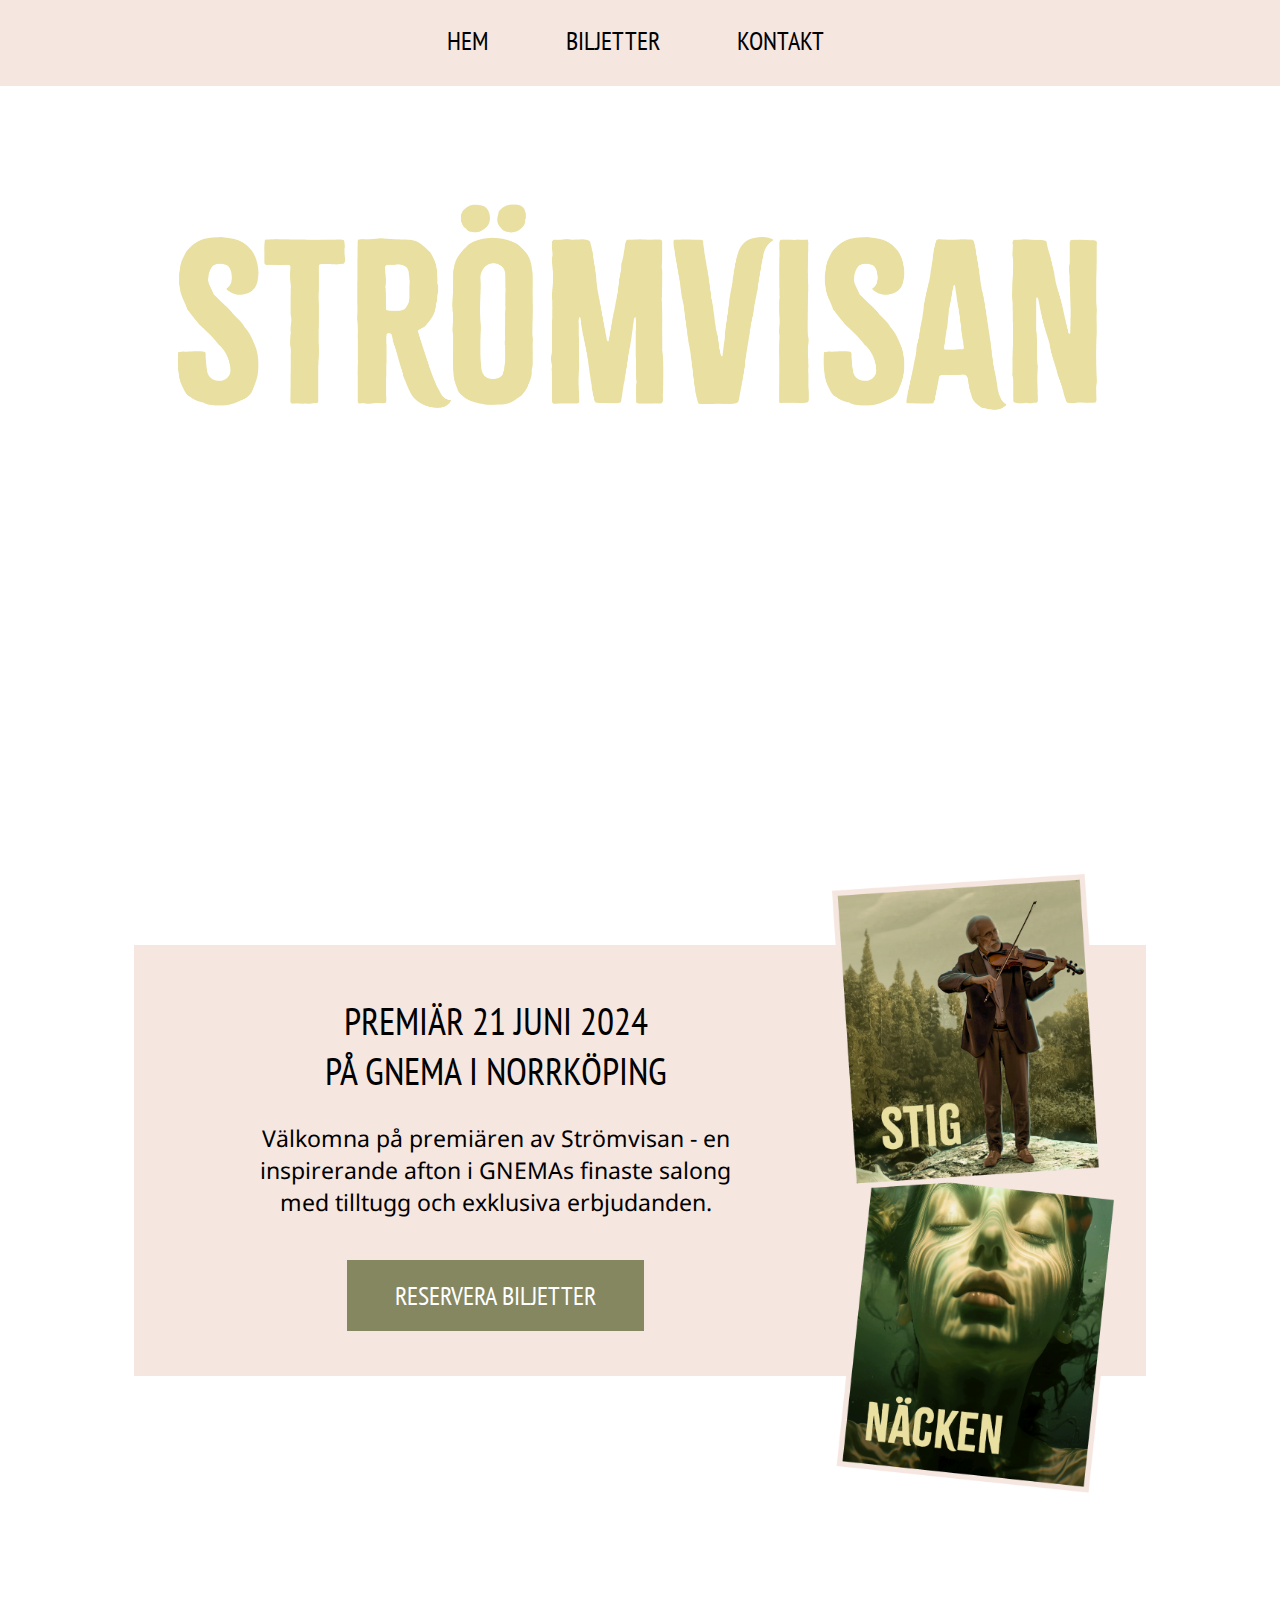
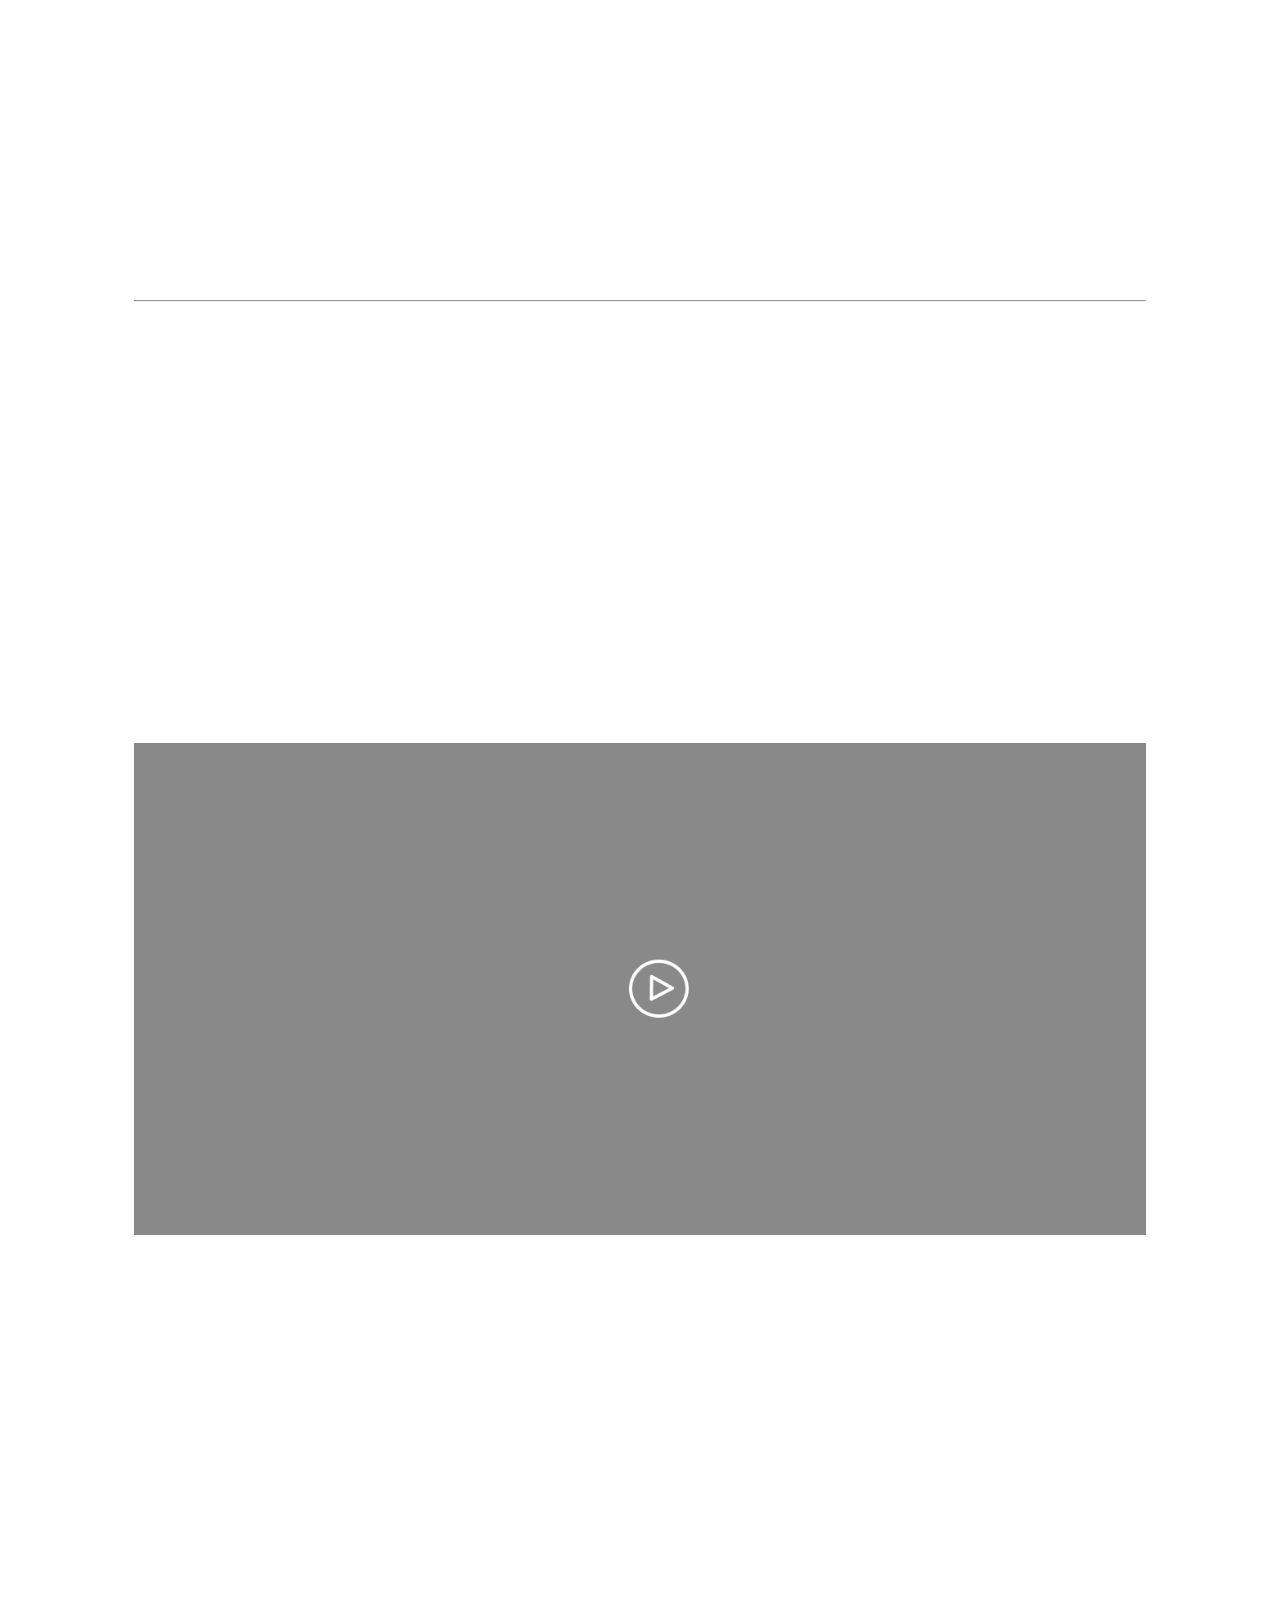
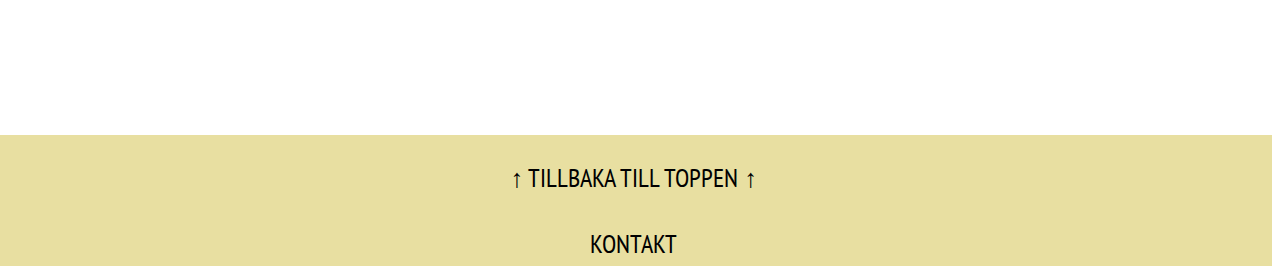
==== index.html @ 085aee34 "Uppladdning inför redovisning" ====
<!doctype html>
<html lang="sv">
<head>
	<link href="style.css" rel="stylesheet" type="text/css">
	<meta charset="UTF-8">
	<title>Strömvisan</title>
	<link href="style.css" rel="stylesheet" type="text/css">

    <link rel="preconnect" href="https://fonts.googleapis.com">
<link rel="preconnect" href="https://fonts.gstatic.com" crossorigin>
<link href="https://fonts.googleapis.com/css2?family=PT+Sans+Narrow:wght@400;700&display=swap" rel="stylesheet">
<link href="https://fonts.googleapis.com/css2?family=Noto+Sans+JP:wght@100..900&family=Noto+Sans:ital,wght@0,100..900;1,100..900&family=PT+Sans+Narrow:wght@400;700&display=swap" rel="stylesheet">

</head>

<body>
<div class="container">

    <nav>
    
        <ul>
                
        <li><a href="index.html">HEM</a> </li>
        <li><a href="biljetter.html">BILJETTER</a> </li>
        <li><a href="kontakt.html"> KONTAKT </a> </li>
        
     </ul>
    </nav>



    <header>
        <img src="logga.png" alt="logotyp för strömvisan" class="logotyp">
        <p>DEN FÄNGSLANDE HISTORIEN OM NÄCKEN</p>
        <img src="pil.png" alt="pilsymbol" class="pil">
    </header>

    <main>
        <div class="textbox"> 
        <img src="nackenochgubben.png" alt="Foto av karaktärerna näcken och Stig" class="characters">
        <h1>PREMIÄR 21 JUNI 2024 <br> PÅ GNEMA I NORRKÖPING</h1>
        <p>Välkomna på premiären av Strömvisan - en <br> inspirerande afton i GNEMAs finaste salong <br> med tilltugg och exklusiva erbjudanden.</p>
        <a href="galleri.html">  
        <button class="button" type="button"><a href="biljetter.html">RESERVERA BILJETTER</a> </button>
    </a>
        </div>

    
        <div class="handling">
            <h2>FILMENS HANDLING</h2>
          <span class="linje"> <hr> </span> 
            <p class="filmbeskrivning">I en liten stuga i utkanten av Norrköping bor Stig - en gammal man vars liv har förlorat sin färg efter att hans älskade fru tragiskt gick bort för många år sedan. Han spenderar dagarna vid strömmens strand, med sin fiol som sitt enda sällskap. En junikväll bryts hans ensamhet av en varelse mycket äldre än Norrköping själv och med en blodfläckad historia. Detta är starten på en underlig relation som sakta men säkert leder stig mot djupare, mörkare och obarmhärtiga vatten.</p>
        </div>
            
            <h2 id="trailertext"> SE TRAILERN HÄR</h2>
            <img src="placeholder.png" alt="Placeholder för en kommande trailer" id="placeholder">


        <div class="recensioner">
          <span class="recension1"><p class="text1">"En berörande och smärtsam vacker historia <br> med dynamiska karaktärer. En enastående film som drar i hjärtsträngarna."</p> <h2>DN.SE</h2></span> 
          <span class="recension2"><p class="text1">"En filmproduktion i världsklass - Strömvisan sätter Norrköping på kartan." <br> <br> </p> <h2>SvD</h2></span> 
        </div>

        
    </main>
    <footer>

        <a href="index.html">&uarr; TILLBAKA TILL TOPPEN &uarr;</a>
        <br>
        <br>
        
        <a href="kontakt.html"> KONTAKT</a> 
         
    </footer>
</div>
</body>

</html>
---- style.css ----
.container {
    display: grid;
    grid-template-columns: 1fr;
    grid-template-rows: auto auto auto auto;
    grid-template-areas:
    "nav"
    "header"
    "main"
    "footer";
}

p{
    font-family: "noto sans";
    font-size: 1.8vw;
}

h1{
    font-family: "pt sans narrow";
    font-weight: 400;
    font-size: 3vw;
}

h2{
    font-family: "pt sans narrow";
    font-weight: 400;
    font-size: 3vw;
    color: white;

}

.pt-sans narrow-regular { /*rubrik*/
    font-family: "PT Sans Narrow", sans-serif;
    font-weight: 400;
    font-style: normal;
  }
  
.pt-sans narrow-bold { /*rubrik*/
    font-family: "PT Sans Narrow", sans-serif;
    font-weight: 700;
    font-style: normal;
  }

.noto-sans <uniquifier> { /* brödtext*/
    font-family: "Noto Sans", sans-serif;
    font-optical-sizing: auto;
    font-weight: 400;
    font-style: normal;
    font-variation-settings:
      "width" 100;
  }
  

body{
    background-image: url(bakgrund.png);
    background-repeat: no-repeat;
    background-size: cover;
    overflow-x: hidden; /* gör att naven är hela vägen till toppen*/
   

}

nav {
grid-area: nav;
text-align: center;
position: sticky;
background-color: #F6E6E0;
padding: 1%;
width: 100%;
margin: -1%;


}

nav li {
    display: inline-block;
    padding-left: 5%;
    padding-right: 5%;
}

nav a {
    text-decoration: none;
    color: black;
    font-family: "pt sans narrow";
    font-size: 2vw;
}

nav a:hover{
    color: #858760;
}


header {
grid-area: header;
text-align: center;
padding-top: 10%;
padding-bottom: 10%;
}

header p {
    
    padding-bottom: 7%;
    font-size: 3vw;
    font-family: "pt sans narrow";
    color: white;
    letter-spacing: 0.1em;
}

.logotyp{
    width: 75%;
}

.pil{
    width: 4%;
}

main {
    grid-area: main;
}

.textbox {
    background-color: #F6E6E0;
    padding: 2%;
    margin: 10%;
    text-align: center;
}

.button { /* reservera och spara - knapp */
    background-color: #858760;
    border: none;
    color: white;
    padding: 2% 5%;
    text-align: center;
    text-decoration: none;

    font-size: 2vw;
    margin: 2%;
    font-family: "pt sans narrow";
}

.button:hover{
background-color: #283f25;
}

.characters{ /*bild på startsida*/
    float: right;
    width: 30%;
    margin-top: -10%;
}

.handling{ 
    text-align:center;
    margin: 10%;
    margin-top: 35%;
}

.filmbeskrivning{

    margin-top: 4%;
    color: white;
    font-family: "noto sans";
}

#placeholder
{
    margin-left: 10%;
    margin-right: 10%;
    width: 80%;
}

#trailertext{
    text-align: center;
}

.recensioner{
    color: white;
    display: flex;
    margin: 10%;
}

.recension1{
    border: 1px solid white;
    padding: 4%;
    padding-bottom: 0;
}
.recension2{
    border: 1px solid white;
    border-left: 0px;
    padding: 4%;
    padding-bottom: 0;
}

.text1{
    font-size: 1.5vw;

}

footer{
    grid-area: footer;
    background-color: #E8DFA1;
    text-align: center;
    padding: 0.5%;
    font-family: "pt sans narrow";
    font-size: 2vw;
    padding-top: 2%;
    width: 100%;
    margin: -1%;  
}

footer a{

text-decoration: none;
color: black; }

footer a:hover{
    color: #696b42;
}

form { /*namn och e-post fritext - rutor */
    font-family: "noto sans";
    font-size: 2vw;
}
 
#hiddenText { /* antal hidden text*/

    display: none; /* Döljer texten som standard */
    font-family: "noto sans";

}

#hiddenText2 {/* datum hidden text*/

   display: none; /* Döljer texten som standard */
   font-family: "noto sans";

}


 #toggleButton{ /*antalknappen*/
    background-color: #ffc5a8;
    border: 1px solid black;
    color: black;
    padding: 2% 5%;
    text-align: center;
    text-decoration: none;
    font-size: 2vw;
    margin: 2%;
    font-family: "pt sans narrow";
 }


 #toggleButton2{ /*datumknappen*/
    background-color: #ffc5a8;
    border: 1px solid black;
    color: black;
    padding: 2% 5%;
    text-align: center;
    text-decoration: none;
    font-size: 2vw;
    margin: 2%;
    font-family: "pt sans narrow";
    
    }


li{
   list-style: none;
   margin-left: -4%;
    }

    a{
        text-decoration: none;
        color: white;
    }


    .help{ /*rubrik på kontaktsida */

        float: left;
        margin-left: 7%;
        font-size: 4vw;
    
        
        
        }
        
        .help2{ /*brödtext på kontaktsida */
            float: left;
            text-align: left;
            margin-left: 7%;
            position: absolute;
            font-size: 2.3vw;
            margin-top: 17%;
            color: white;
        
        }
        
        .kontaktbild{ /* karaktärsbilder på kontaktsidan */
            width: 30%;
            float: right;
            margin-right: 13%;
        }
---- style.css ----
.container {
    display: grid;
    grid-template-columns: 1fr;
    grid-template-rows: auto auto auto auto;
    grid-template-areas:
    "nav"
    "header"
    "main"
    "footer";
}

p{
    font-family: "noto sans";
    font-size: 1.8vw;
}

h1{
    font-family: "pt sans narrow";
    font-weight: 400;
    font-size: 3vw;
}

h2{
    font-family: "pt sans narrow";
    font-weight: 400;
    font-size: 3vw;
    color: white;

}

.pt-sans narrow-regular { /*rubrik*/
    font-family: "PT Sans Narrow", sans-serif;
    font-weight: 400;
    font-style: normal;
  }
  
.pt-sans narrow-bold { /*rubrik*/
    font-family: "PT Sans Narrow", sans-serif;
    font-weight: 700;
    font-style: normal;
  }

.noto-sans <uniquifier> { /* brödtext*/
    font-family: "Noto Sans", sans-serif;
    font-optical-sizing: auto;
    font-weight: 400;
    font-style: normal;
    font-variation-settings:
      "width" 100;
  }
  

body{
    background-image: url(bakgrund.png);
    background-repeat: no-repeat;
    background-size: cover;
    overflow-x: hidden; /* gör att naven är hela vägen till toppen*/
   

}

nav {
grid-area: nav;
text-align: center;
position: sticky;
background-color: #F6E6E0;
padding: 1%;
width: 100%;
margin: -1%;


}

nav li {
    display: inline-block;
    padding-left: 5%;
    padding-right: 5%;
}

nav a {
    text-decoration: none;
    color: black;
    font-family: "pt sans narrow";
    font-size: 2vw;
}

nav a:hover{
    color: #858760;
}


header {
grid-area: header;
text-align: center;
padding-top: 10%;
padding-bottom: 10%;
}

header p {
    
    padding-bottom: 7%;
    font-size: 3vw;
    font-family: "pt sans narrow";
    color: white;
    letter-spacing: 0.1em;
}

.logotyp{
    width: 75%;
}

.pil{
    width: 4%;
}

main {
    grid-area: main;
}

.textbox {
    background-color: #F6E6E0;
    padding: 2%;
    margin: 10%;
    text-align: center;
}

.button { /* reservera och spara - knapp */
    background-color: #858760;
    border: none;
    color: white;
    padding: 2% 5%;
    text-align: center;
    text-decoration: none;

    font-size: 2vw;
    margin: 2%;
    font-family: "pt sans narrow";
}

.button:hover{
background-color: #283f25;
}

.characters{ /*bild på startsida*/
    float: right;
    width: 30%;
    margin-top: -10%;
}

.handling{ 
    text-align:center;
    margin: 10%;
    margin-top: 35%;
}

.filmbeskrivning{

    margin-top: 4%;
    color: white;
    font-family: "noto sans";
}

#placeholder
{
    margin-left: 10%;
    margin-right: 10%;
    width: 80%;
}

#trailertext{
    text-align: center;
}

.recensioner{
    color: white;
    display: flex;
    margin: 10%;
}

.recension1{
    border: 1px solid white;
    padding: 4%;
    padding-bottom: 0;
}
.recension2{
    border: 1px solid white;
    border-left: 0px;
    padding: 4%;
    padding-bottom: 0;
}

.text1{
    font-size: 1.5vw;

}

footer{
    grid-area: footer;
    background-color: #E8DFA1;
    text-align: center;
    padding: 0.5%;
    font-family: "pt sans narrow";
    font-size: 2vw;
    padding-top: 2%;
    width: 100%;
    margin: -1%;  
}

footer a{

text-decoration: none;
color: black; }

footer a:hover{
    color: #696b42;
}

form { /*namn och e-post fritext - rutor */
    font-family: "noto sans";
    font-size: 2vw;
}
 
#hiddenText { /* antal hidden text*/

    display: none; /* Döljer texten som standard */
    font-family: "noto sans";

}

#hiddenText2 {/* datum hidden text*/

   display: none; /* Döljer texten som standard */
   font-family: "noto sans";

}


 #toggleButton{ /*antalknappen*/
    background-color: #ffc5a8;
    border: 1px solid black;
    color: black;
    padding: 2% 5%;
    text-align: center;
    text-decoration: none;
    font-size: 2vw;
    margin: 2%;
    font-family: "pt sans narrow";
 }


 #toggleButton2{ /*datumknappen*/
    background-color: #ffc5a8;
    border: 1px solid black;
    color: black;
    padding: 2% 5%;
    text-align: center;
    text-decoration: none;
    font-size: 2vw;
    margin: 2%;
    font-family: "pt sans narrow";
    
    }


li{
   list-style: none;
   margin-left: -4%;
    }

    a{
        text-decoration: none;
        color: white;
    }


    .help{ /*rubrik på kontaktsida */

        float: left;
        margin-left: 7%;
        font-size: 4vw;
    
        
        
        }
        
        .help2{ /*brödtext på kontaktsida */
            float: left;
            text-align: left;
            margin-left: 7%;
            position: absolute;
            font-size: 2.3vw;
            margin-top: 17%;
            color: white;
        
        }
        
        .kontaktbild{ /* karaktärsbilder på kontaktsidan */
            width: 30%;
            float: right;
            margin-right: 13%;
        }
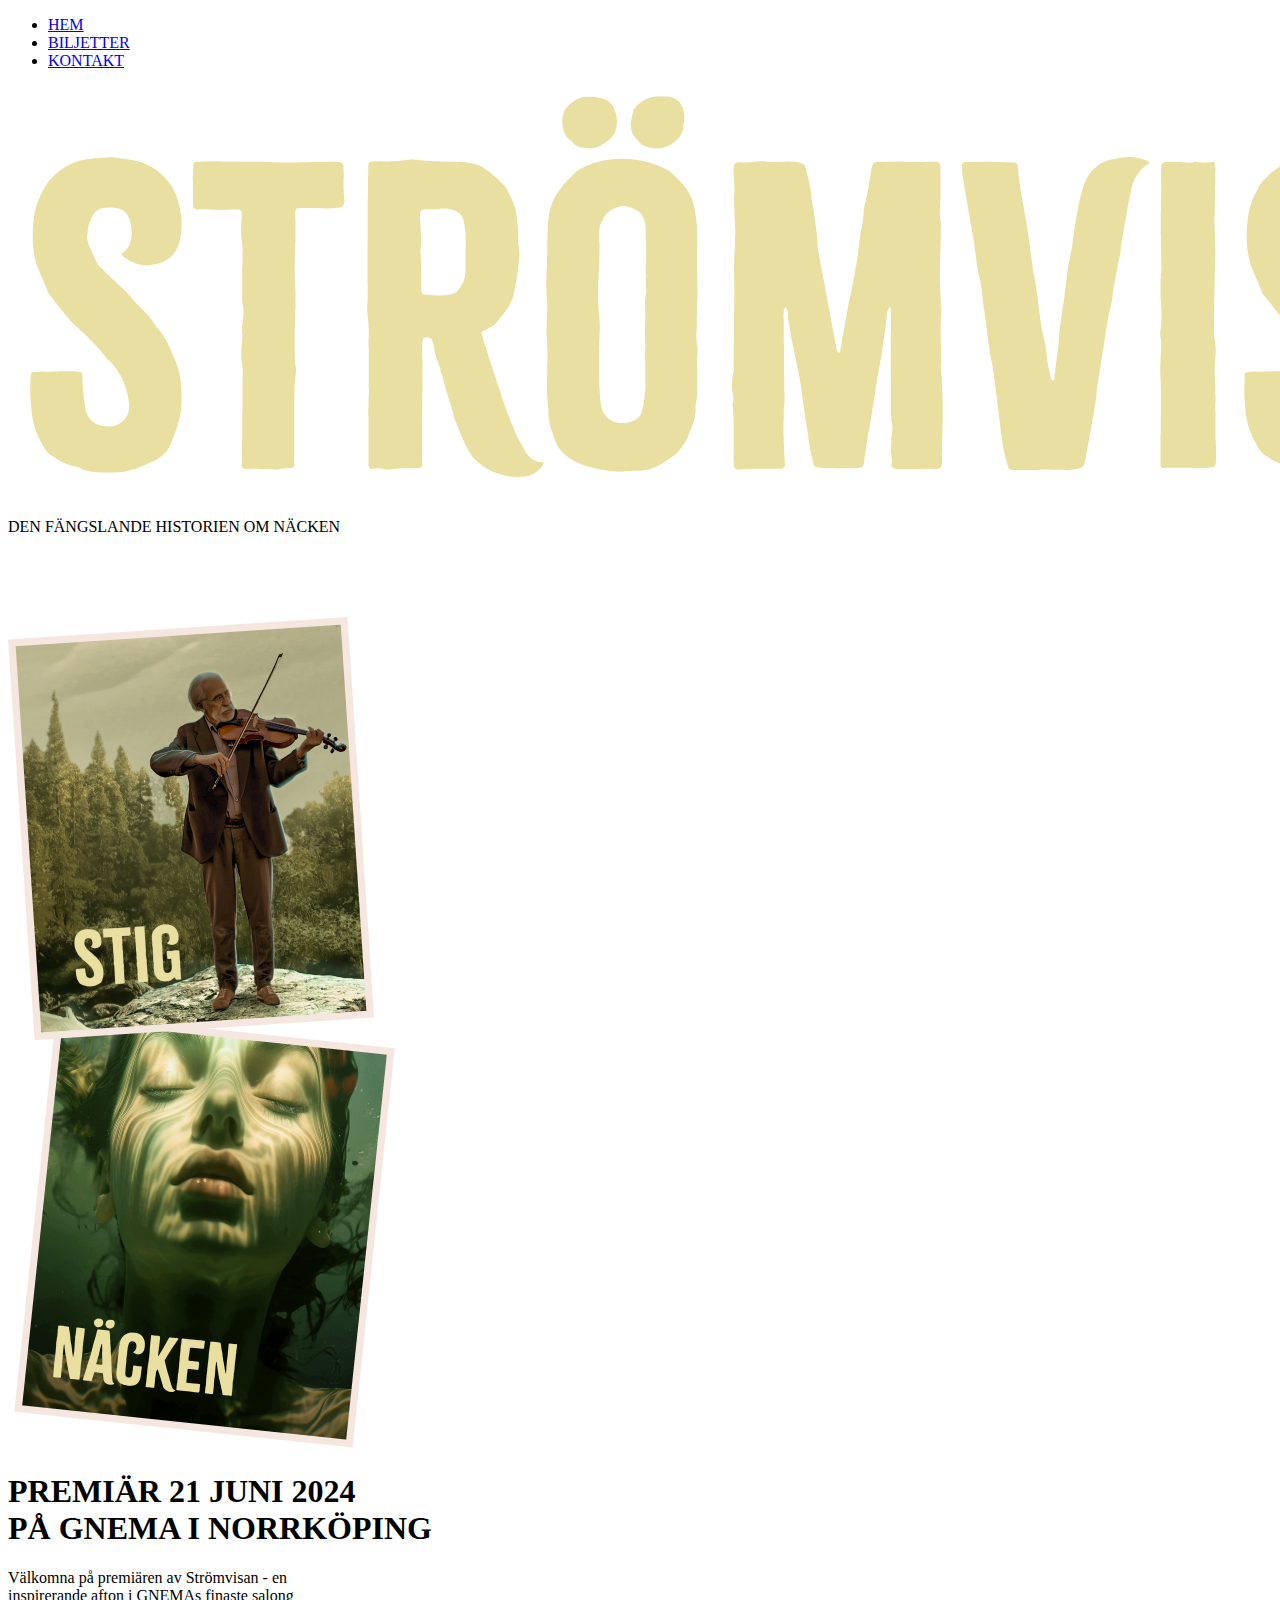
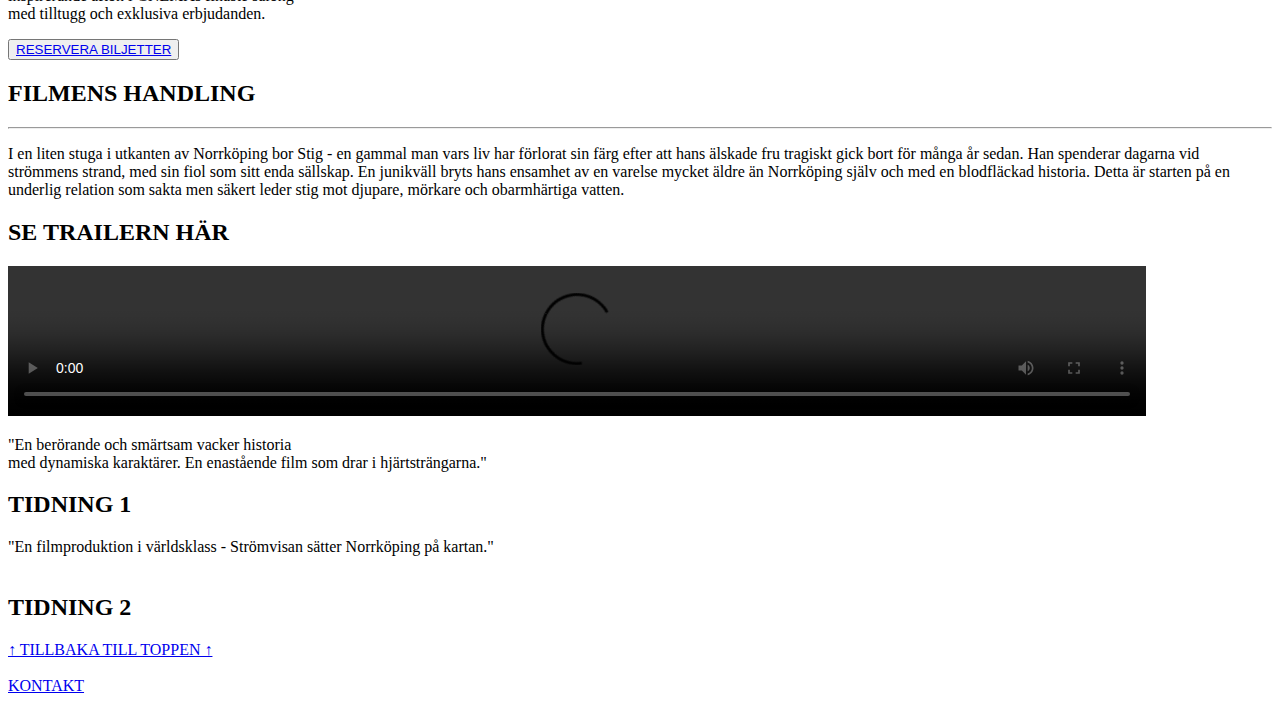
==== commit 1ed607ff: "ändringar efter redovisning" ====
--- a/index.html
+++ b/index.html
@@ -53,12 +53,16 @@
         </div>
             
             <h2 id="trailertext"> SE TRAILERN HÄR</h2>
-            <img src="placeholder.png" alt="Placeholder för en kommande trailer" id="placeholder">
+            
+            <video width="90%" controls class="video" >
+<source src="Trailer_Stromvisan 2.mp4" type="video/mp4">
+
+            </video>
 
 
         <div class="recensioner">
-          <span class="recension1"><p class="text1">"En berörande och smärtsam vacker historia <br> med dynamiska karaktärer. En enastående film som drar i hjärtsträngarna."</p> <h2>DN.SE</h2></span> 
-          <span class="recension2"><p class="text1">"En filmproduktion i världsklass - Strömvisan sätter Norrköping på kartan." <br> <br> </p> <h2>SvD</h2></span> 
+          <span class="recension1"><p class="text1">"En berörande och smärtsam vacker historia <br> med dynamiska karaktärer. En enastående film som drar i hjärtsträngarna."</p> <h2>TIDNING 1</h2></span> 
+          <span class="recension2"><p class="text1">"En filmproduktion i världsklass - Strömvisan sätter Norrköping på kartan." <br> <br> </p> <h2>TIDNING 2</h2></span> 
         </div>
 
         
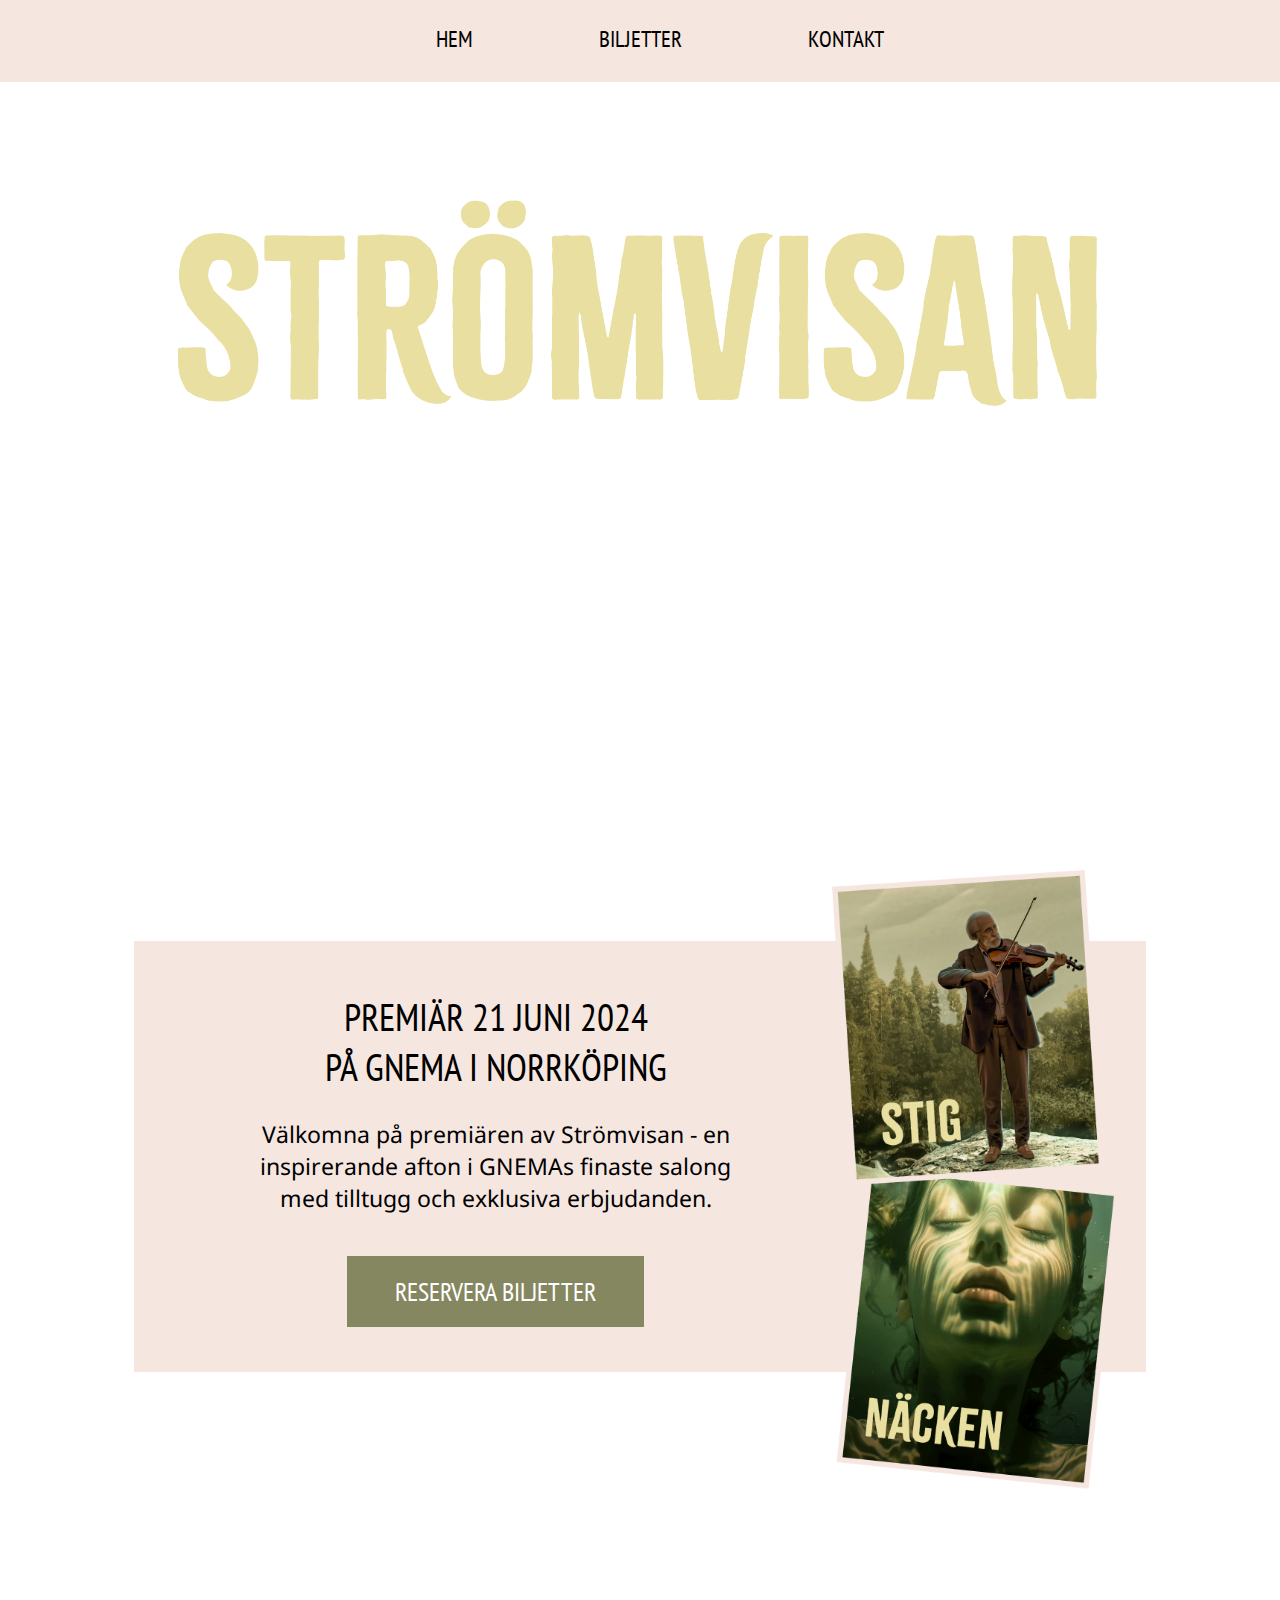
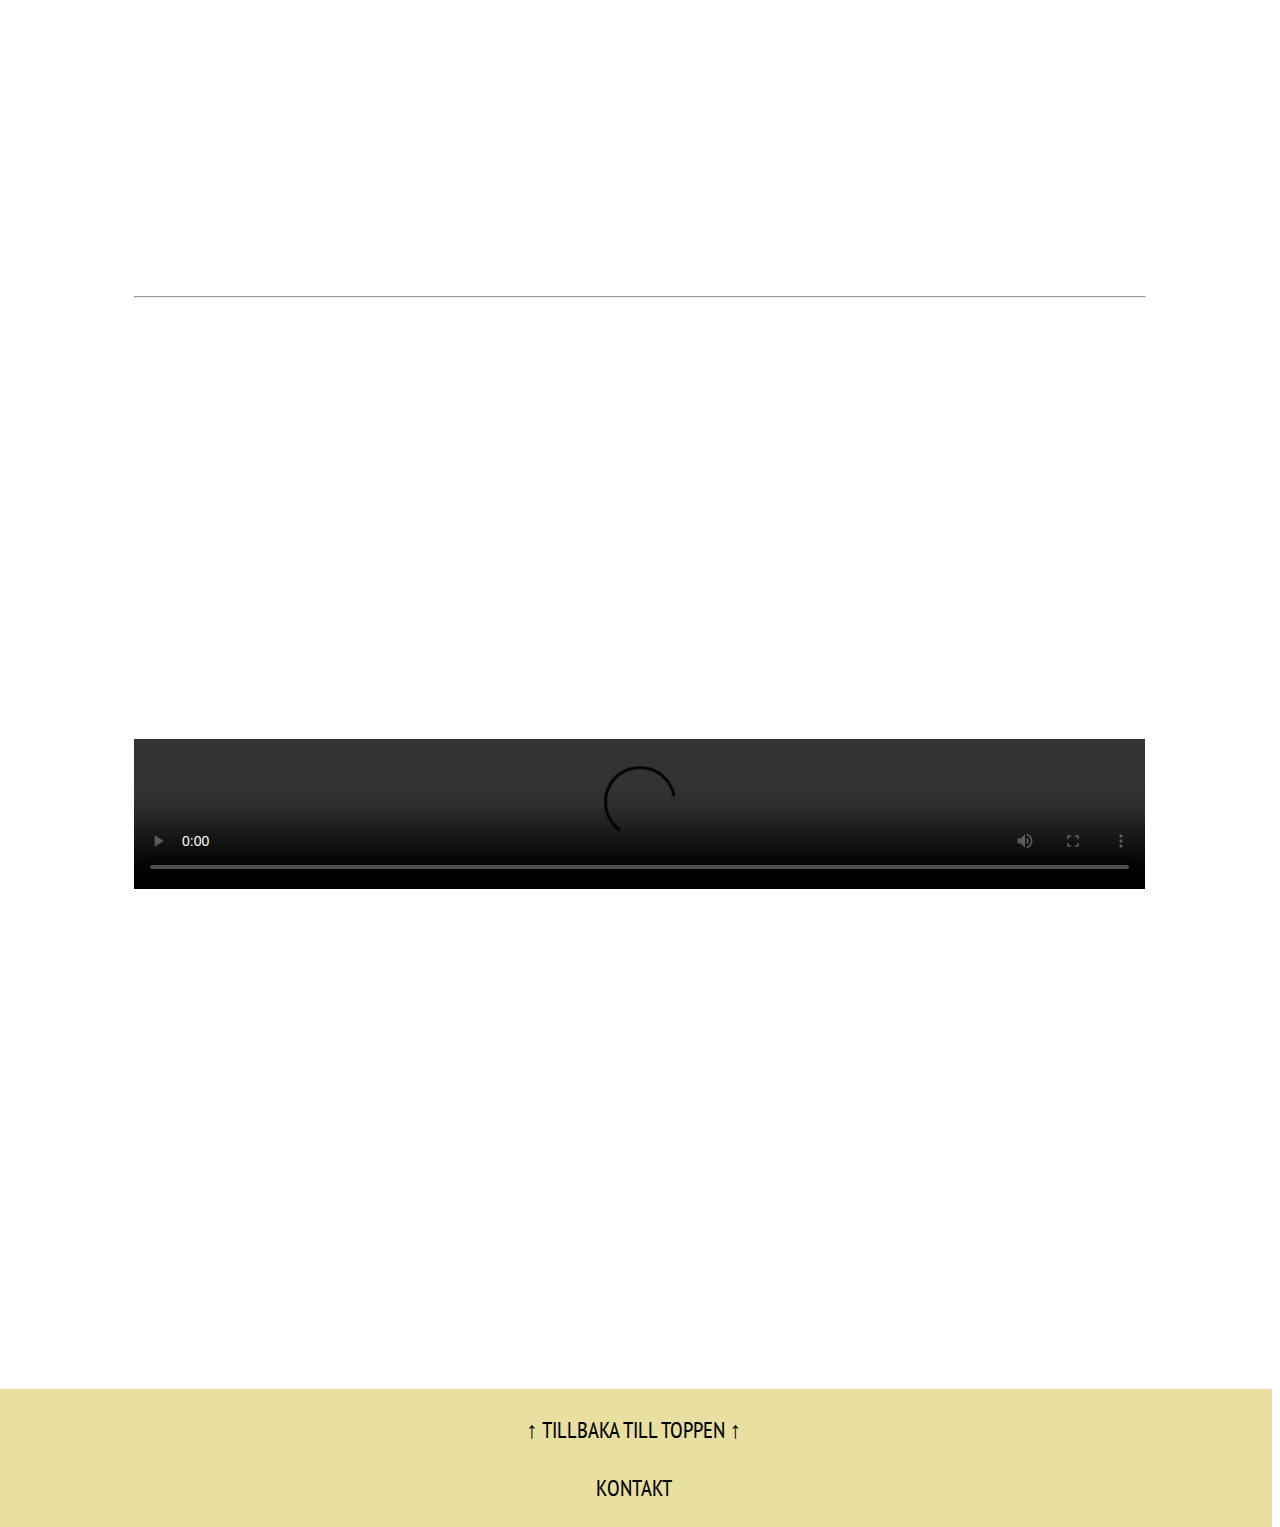
==== commit ea151db5: "uppladdning efter ändringar från redovisningen" ====
--- a/index.html
+++ b/index.html
@@ -49,7 +49,7 @@
         <div class="handling">
             <h2>FILMENS HANDLING</h2>
           <span class="linje"> <hr> </span> 
-            <p class="filmbeskrivning">I en liten stuga i utkanten av Norrköping bor Stig - en gammal man vars liv har förlorat sin färg efter att hans älskade fru tragiskt gick bort för många år sedan. Han spenderar dagarna vid strömmens strand, med sin fiol som sitt enda sällskap. En junikväll bryts hans ensamhet av en varelse mycket äldre än Norrköping själv och med en blodfläckad historia. Detta är starten på en underlig relation som sakta men säkert leder stig mot djupare, mörkare och obarmhärtiga vatten.</p>
+            <p class="filmbeskrivning">I en liten stuga i utkanten av Norrköping bor Stig - en gammal man vars liv har förlorat sin färg efter att hans älskade fru tragiskt gick bort för många år sedan. Han spenderar dagarna vid strömmens strand, med sin fiol som sitt enda sällskap. En junikväll bryts hans ensamhet av en varelse mycket äldre än Norrköping själv och med en blodfläckad historia. Detta är starten på en underlig relation som sakta men säkert leder Stig mot djupare, mörkare och obarmhärtiga vatten på ett sätt han aldrig hade kunnat förutspå. </p>
         </div>
             
             <h2 id="trailertext"> SE TRAILERN HÄR</h2>
--- a/style.css
+++ b/style.css
@@ -0,0 +1,333 @@
+
+.container {
+    display: grid;
+    grid-template-columns: 1fr;
+    grid-template-rows: auto auto auto auto;
+    grid-template-areas:
+    "nav"
+    "header"
+    "main"
+    "footer";
+}
+
+p{
+    font-family: "noto sans";
+    font-size: 1.8vw;
+}
+
+h1{
+    font-family: "pt sans narrow";
+    font-weight: 400;
+    font-size: 3vw;
+}
+
+h2{
+    font-family: "pt sans narrow";
+    font-weight: 400;
+    font-size: 3vw;
+    color: white;
+
+}
+
+.pt-sans narrow-regular { /*rubrik*/
+    font-family: "PT Sans Narrow", sans-serif;
+    font-weight: 400;
+    font-style: normal;
+  }
+  
+.pt-sans narrow-bold { /*rubrik*/
+    font-family: "PT Sans Narrow", sans-serif;
+    font-weight: 700;
+    font-style: normal;
+  }
+
+.noto-sans <uniquifier> { /* brödtext*/
+    font-family: "Noto Sans", sans-serif;
+    font-optical-sizing: auto;
+    font-weight: 400;
+    font-style: normal;
+    font-variation-settings:
+      "width" 100;
+  }
+  
+
+body{
+    background-image: url(bakgrund.png);
+    background-repeat: no-repeat;
+    background-size: cover;
+    overflow-x: hidden; /* gör att naven är hela vägen till toppen*/
+   
+
+}
+
+nav {
+grid-area: nav;
+text-align: center;
+position: sticky;
+background-color: #F6E6E0;
+padding: 1%;
+width: 100%;
+margin: -1%;
+
+
+}
+
+nav li {
+    display: inline-block;
+    padding-left: 5%;
+    padding-right: 5%;
+}
+
+nav a {
+    text-decoration: none;
+    color: black;
+    font-family: "pt sans narrow";
+    font-size: 1.8vw;
+}
+
+nav a:hover{
+    color: #858760;
+}
+
+
+header {
+grid-area: header;
+text-align: center;
+padding-top: 10%;
+padding-bottom: 10%;
+}
+
+header p {
+    
+    padding-bottom: 7%;
+    font-size: 3vw;
+    font-family: "pt sans narrow";
+    color: white;
+    letter-spacing: 0.1em;
+}
+
+.logotyp{
+    width: 75%;
+}
+
+.pil{
+    width: 4%;
+}
+
+main {
+    grid-area: main;
+}
+
+.textbox {
+    background-color: #F6E6E0;
+    padding: 2%;
+    margin: 10%;
+    text-align: center;
+}
+
+.button { /* reservera och spara - knapp */
+    background-color: #858760;
+    border: none;
+    color: white;
+    padding: 2% 5%;
+    text-align: center;
+    text-decoration: none;
+    font-size: 2vw;
+    margin: 2%;
+    font-family: "pt sans narrow";
+}
+
+.button:hover{
+background-color: #283f25;
+}
+
+
+.characters{ /*bild på startsida*/
+    float: right;
+    width: 30%;
+    margin-top: -10%;
+}
+
+.handling{ 
+    text-align:center;
+    margin: 10%;
+    margin-top: 35%;
+}
+
+.filmbeskrivning{
+
+    margin-top: 4%;
+    color: white;
+    font-family: "noto sans";
+}
+
+.video
+{
+    margin-left: 10%;
+    margin-right: 10%;
+    width: 80%;
+}
+
+#trailertext{
+    text-align: center;
+}
+
+.recensioner{
+    color: white;
+    display: flex;
+    margin: 10%;
+}
+
+.recension1{
+    border: 1px solid white;
+    padding: 4%;
+    padding-bottom: 0;
+}
+.recension2{
+    border: 1px solid white;
+    border-left: 0px;
+    padding: 4%;
+    padding-bottom: 0;
+}
+
+.text1{
+    font-size: 1.5vw;
+
+}
+
+footer{
+    grid-area: footer;
+    background-color: #E8DFA1;
+    text-align: center;
+    padding: 0.5%;
+    font-family: "pt sans narrow";
+    font-size: 1.8vw;
+    padding-top: 2%;
+    width: 100%;
+    margin: -1%;  
+    padding-bottom: 2%;
+}
+
+footer a{
+
+text-decoration: none;
+color: black; 
+}
+
+
+footer a:hover{
+    color: #696b42;
+}
+
+#reserveratext{
+    font-family: "noto sans";
+    font-size: 1.5vw;
+    color: black;
+    margin-top: 2%;
+    letter-spacing: 0;
+}
+
+.textbox2{
+
+    background-color: #F6E6E0;
+    margin: 10%;
+    padding: 2%;
+    margin-top: -5%;
+    margin-bottom: -5%;
+    text-align: center;
+}
+
+form { /*namn och e-post fritext - rutor */
+    font-family: "noto sans";
+    font-size: 1.5vw;
+    text-align: center;
+    margin-top: -5%;
+    
+}
+
+.button2 {
+
+    background-color: #858760;
+    border: none;
+    color: white;
+    padding: 2% 5%;
+    text-align: center;
+    text-decoration: none;
+    font-size: 2vw;
+    margin: 2%;
+    font-family: "pt sans narrow";
+}
+
+.button2:hover{
+    background-color: #283f25;
+}
+
+.button2 a{
+    text-decoration: none;
+    color: white;
+}
+ 
+#hiddenText { /* antal hidden text*/
+
+    display: none; /* Döljer texten som standard */
+    font-family: "noto sans";
+
+}
+
+#hiddenText2 {/* datum hidden text*/
+
+   display: none; /* Döljer texten som standard */
+   font-family: "noto sans";
+
+}
+
+input[type=text]{
+    padding: 1%;
+    width: 40%;
+}
+
+select{
+    padding: 1%;
+    width: 19%;
+    font-size: 1.5vw;
+    font-family: "Noto Sans";
+    background-color: #ffc5a8;
+    font-family: "Noto Sans";
+    margin-top: 3%;
+    margin-left: 2%;
+    margin-right: 2%;
+    margin-bottom: 3%;
+}
+
+
+    .help{ /*rubrik på kontaktsida */
+
+        float: left;
+        margin-left: 7%;
+        font-size: 4vw;
+    
+        
+        
+        }
+        
+        .help2{ /*brödtext på kontaktsida */
+            float: left;
+            text-align: left;
+            margin-left: 7%;
+            position: absolute;
+            font-size: 2.3vw;
+            margin-top: 17%;
+            color: white;
+        
+        }
+        
+        .kontaktbild{ /* karaktärsbilder på kontaktsidan */
+            width: 25%;
+            float: right;
+            margin-right: 13%;
+        }
+
+        a{ /*länken i mailto*/
+            color: white;
+            text-decoration: none;
+        }--- a/style.css
+++ b/style.css
@@ -0,0 +1,333 @@
+
+.container {
+    display: grid;
+    grid-template-columns: 1fr;
+    grid-template-rows: auto auto auto auto;
+    grid-template-areas:
+    "nav"
+    "header"
+    "main"
+    "footer";
+}
+
+p{
+    font-family: "noto sans";
+    font-size: 1.8vw;
+}
+
+h1{
+    font-family: "pt sans narrow";
+    font-weight: 400;
+    font-size: 3vw;
+}
+
+h2{
+    font-family: "pt sans narrow";
+    font-weight: 400;
+    font-size: 3vw;
+    color: white;
+
+}
+
+.pt-sans narrow-regular { /*rubrik*/
+    font-family: "PT Sans Narrow", sans-serif;
+    font-weight: 400;
+    font-style: normal;
+  }
+  
+.pt-sans narrow-bold { /*rubrik*/
+    font-family: "PT Sans Narrow", sans-serif;
+    font-weight: 700;
+    font-style: normal;
+  }
+
+.noto-sans <uniquifier> { /* brödtext*/
+    font-family: "Noto Sans", sans-serif;
+    font-optical-sizing: auto;
+    font-weight: 400;
+    font-style: normal;
+    font-variation-settings:
+      "width" 100;
+  }
+  
+
+body{
+    background-image: url(bakgrund.png);
+    background-repeat: no-repeat;
+    background-size: cover;
+    overflow-x: hidden; /* gör att naven är hela vägen till toppen*/
+   
+
+}
+
+nav {
+grid-area: nav;
+text-align: center;
+position: sticky;
+background-color: #F6E6E0;
+padding: 1%;
+width: 100%;
+margin: -1%;
+
+
+}
+
+nav li {
+    display: inline-block;
+    padding-left: 5%;
+    padding-right: 5%;
+}
+
+nav a {
+    text-decoration: none;
+    color: black;
+    font-family: "pt sans narrow";
+    font-size: 1.8vw;
+}
+
+nav a:hover{
+    color: #858760;
+}
+
+
+header {
+grid-area: header;
+text-align: center;
+padding-top: 10%;
+padding-bottom: 10%;
+}
+
+header p {
+    
+    padding-bottom: 7%;
+    font-size: 3vw;
+    font-family: "pt sans narrow";
+    color: white;
+    letter-spacing: 0.1em;
+}
+
+.logotyp{
+    width: 75%;
+}
+
+.pil{
+    width: 4%;
+}
+
+main {
+    grid-area: main;
+}
+
+.textbox {
+    background-color: #F6E6E0;
+    padding: 2%;
+    margin: 10%;
+    text-align: center;
+}
+
+.button { /* reservera och spara - knapp */
+    background-color: #858760;
+    border: none;
+    color: white;
+    padding: 2% 5%;
+    text-align: center;
+    text-decoration: none;
+    font-size: 2vw;
+    margin: 2%;
+    font-family: "pt sans narrow";
+}
+
+.button:hover{
+background-color: #283f25;
+}
+
+
+.characters{ /*bild på startsida*/
+    float: right;
+    width: 30%;
+    margin-top: -10%;
+}
+
+.handling{ 
+    text-align:center;
+    margin: 10%;
+    margin-top: 35%;
+}
+
+.filmbeskrivning{
+
+    margin-top: 4%;
+    color: white;
+    font-family: "noto sans";
+}
+
+.video
+{
+    margin-left: 10%;
+    margin-right: 10%;
+    width: 80%;
+}
+
+#trailertext{
+    text-align: center;
+}
+
+.recensioner{
+    color: white;
+    display: flex;
+    margin: 10%;
+}
+
+.recension1{
+    border: 1px solid white;
+    padding: 4%;
+    padding-bottom: 0;
+}
+.recension2{
+    border: 1px solid white;
+    border-left: 0px;
+    padding: 4%;
+    padding-bottom: 0;
+}
+
+.text1{
+    font-size: 1.5vw;
+
+}
+
+footer{
+    grid-area: footer;
+    background-color: #E8DFA1;
+    text-align: center;
+    padding: 0.5%;
+    font-family: "pt sans narrow";
+    font-size: 1.8vw;
+    padding-top: 2%;
+    width: 100%;
+    margin: -1%;  
+    padding-bottom: 2%;
+}
+
+footer a{
+
+text-decoration: none;
+color: black; 
+}
+
+
+footer a:hover{
+    color: #696b42;
+}
+
+#reserveratext{
+    font-family: "noto sans";
+    font-size: 1.5vw;
+    color: black;
+    margin-top: 2%;
+    letter-spacing: 0;
+}
+
+.textbox2{
+
+    background-color: #F6E6E0;
+    margin: 10%;
+    padding: 2%;
+    margin-top: -5%;
+    margin-bottom: -5%;
+    text-align: center;
+}
+
+form { /*namn och e-post fritext - rutor */
+    font-family: "noto sans";
+    font-size: 1.5vw;
+    text-align: center;
+    margin-top: -5%;
+    
+}
+
+.button2 {
+
+    background-color: #858760;
+    border: none;
+    color: white;
+    padding: 2% 5%;
+    text-align: center;
+    text-decoration: none;
+    font-size: 2vw;
+    margin: 2%;
+    font-family: "pt sans narrow";
+}
+
+.button2:hover{
+    background-color: #283f25;
+}
+
+.button2 a{
+    text-decoration: none;
+    color: white;
+}
+ 
+#hiddenText { /* antal hidden text*/
+
+    display: none; /* Döljer texten som standard */
+    font-family: "noto sans";
+
+}
+
+#hiddenText2 {/* datum hidden text*/
+
+   display: none; /* Döljer texten som standard */
+   font-family: "noto sans";
+
+}
+
+input[type=text]{
+    padding: 1%;
+    width: 40%;
+}
+
+select{
+    padding: 1%;
+    width: 19%;
+    font-size: 1.5vw;
+    font-family: "Noto Sans";
+    background-color: #ffc5a8;
+    font-family: "Noto Sans";
+    margin-top: 3%;
+    margin-left: 2%;
+    margin-right: 2%;
+    margin-bottom: 3%;
+}
+
+
+    .help{ /*rubrik på kontaktsida */
+
+        float: left;
+        margin-left: 7%;
+        font-size: 4vw;
+    
+        
+        
+        }
+        
+        .help2{ /*brödtext på kontaktsida */
+            float: left;
+            text-align: left;
+            margin-left: 7%;
+            position: absolute;
+            font-size: 2.3vw;
+            margin-top: 17%;
+            color: white;
+        
+        }
+        
+        .kontaktbild{ /* karaktärsbilder på kontaktsidan */
+            width: 25%;
+            float: right;
+            margin-right: 13%;
+        }
+
+        a{ /*länken i mailto*/
+            color: white;
+            text-decoration: none;
+        }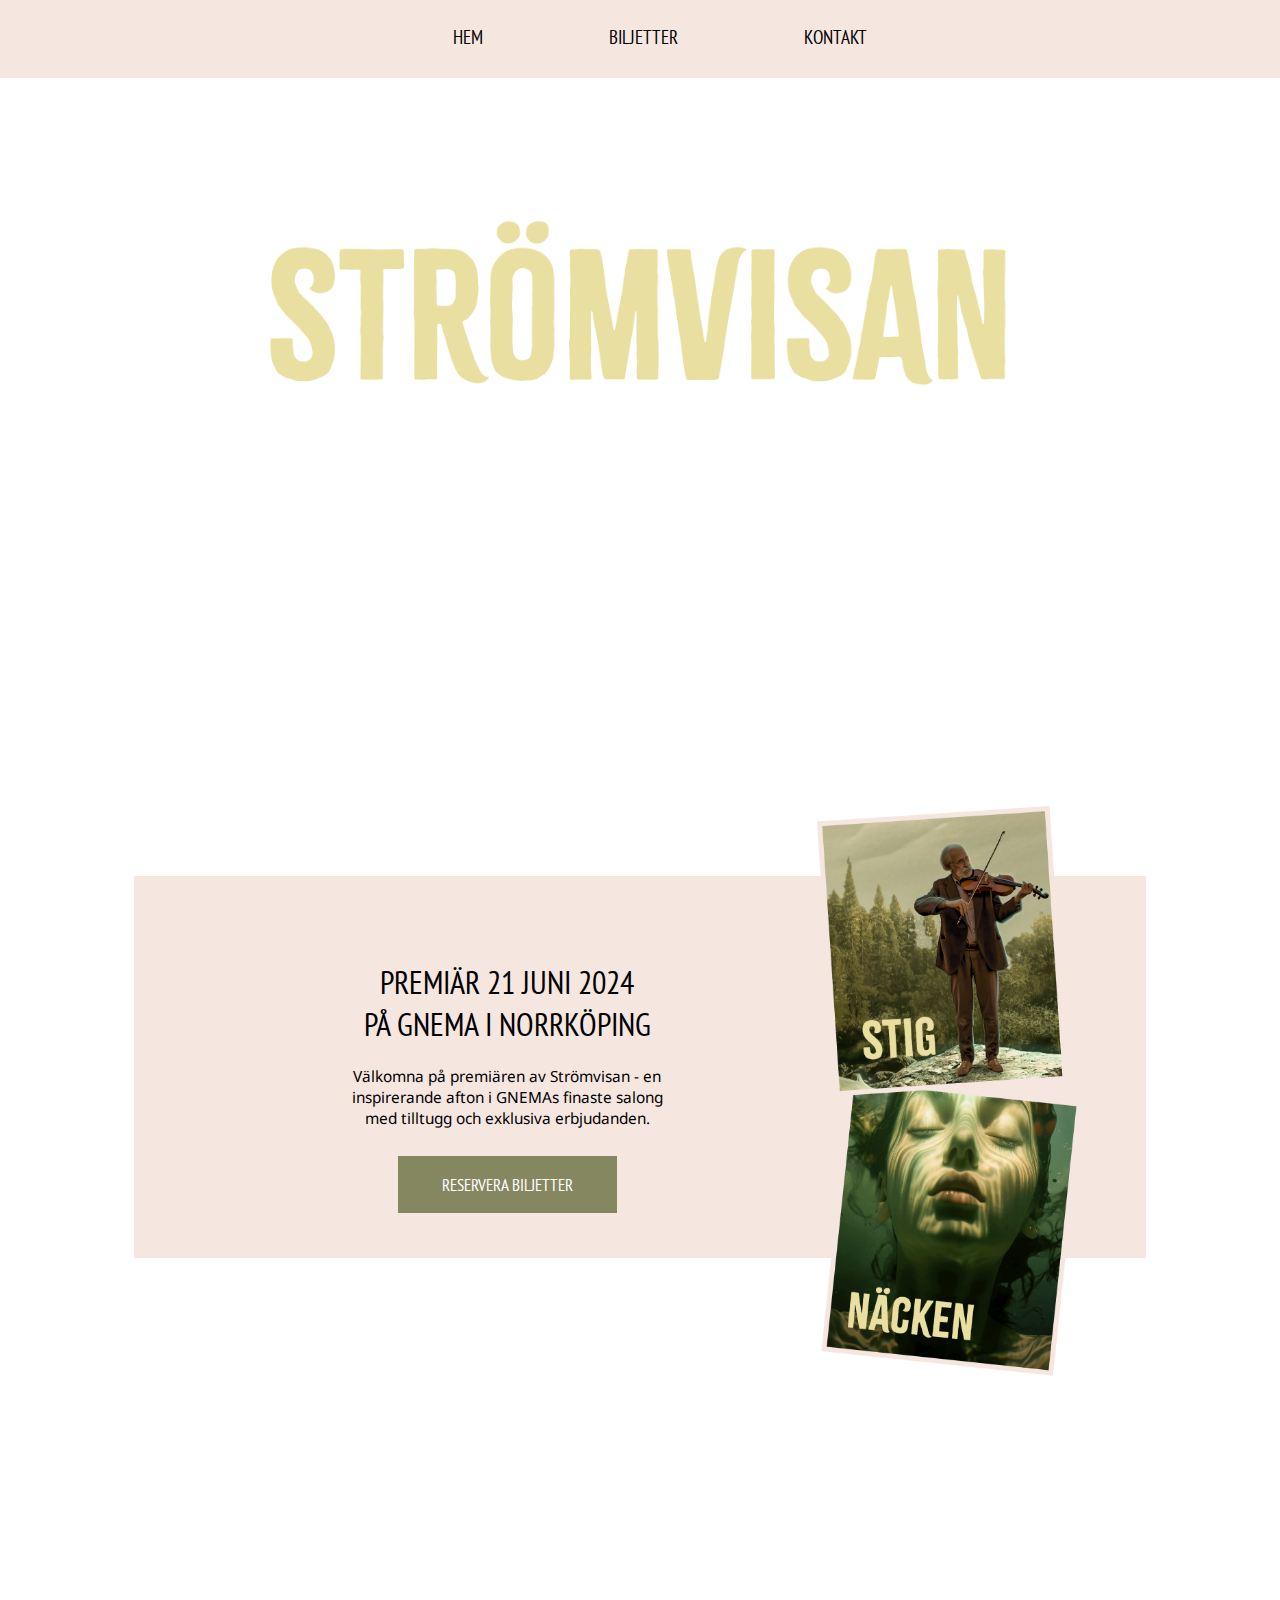
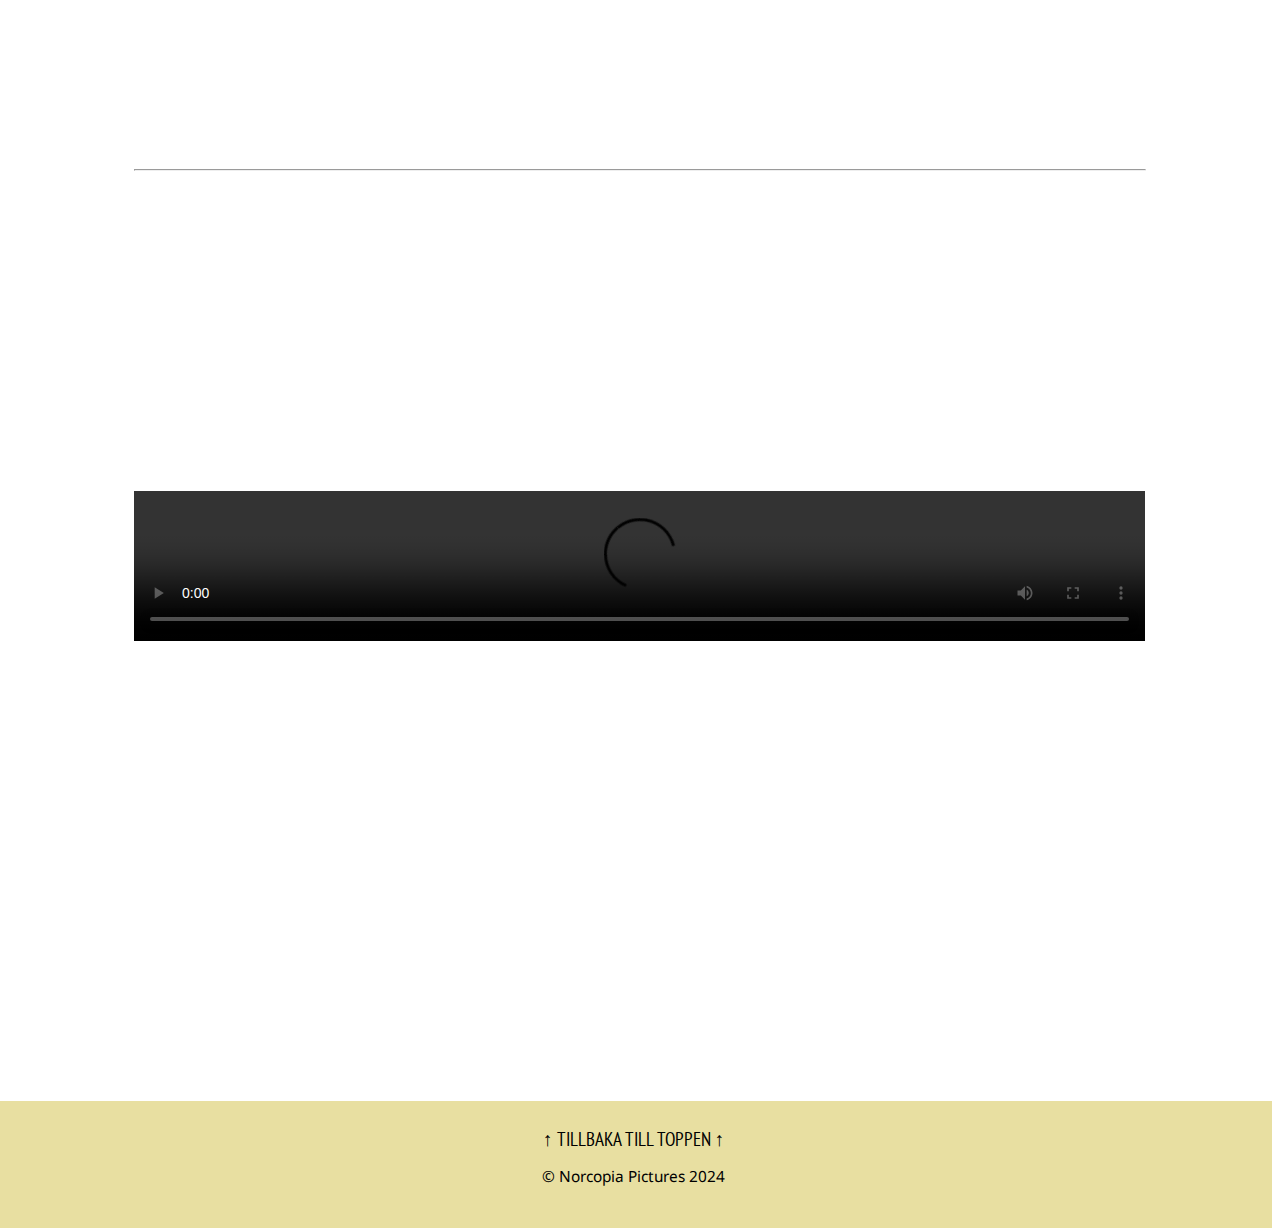
==== commit 1cf83f65: "Uppladdning 13 mars" ====
--- a/index.html
+++ b/index.html
@@ -1,21 +1,25 @@
 <!doctype html>
 <html lang="sv">
 <head>
-	<link href="style.css" rel="stylesheet" type="text/css">
 	<meta charset="UTF-8">
 	<title>Strömvisan</title>
-	<link href="style.css" rel="stylesheet" type="text/css">
+    <!-- länk till CSS-->
+	<link href="style.css" rel="stylesheet" type="text/css"> 
 
+    <!-- länkt till externa fonts-->
     <link rel="preconnect" href="https://fonts.googleapis.com">
 <link rel="preconnect" href="https://fonts.gstatic.com" crossorigin>
 <link href="https://fonts.googleapis.com/css2?family=PT+Sans+Narrow:wght@400;700&display=swap" rel="stylesheet">
 <link href="https://fonts.googleapis.com/css2?family=Noto+Sans+JP:wght@100..900&family=Noto+Sans:ital,wght@0,100..900;1,100..900&family=PT+Sans+Narrow:wght@400;700&display=swap" rel="stylesheet">
 
+
 </head>
 
 <body>
+    <!--container för grid-->
 <div class="container">
 
+<!--navigering mellan sidorna-->
     <nav>
     
         <ul>
@@ -29,51 +33,62 @@
 
 
 
-    <header>
+    <header> <!--Första anblick vid start-->
         <img src="logga.png" alt="logotyp för strömvisan" class="logotyp">
         <p>DEN FÄNGSLANDE HISTORIEN OM NÄCKEN</p>
-        <img src="pil.png" alt="pilsymbol" class="pil">
+     
+        <a href="#pilhänvisning"><img src="pil.png" alt="pilsymbol" class="pil"></a>
+        <!-- id länkar pil till nästa blickfång-->
     </header>
 
     <main>
+        <!--första rosa boxen med info om premiär-->
         <div class="textbox"> 
-        <img src="nackenochgubben.png" alt="Foto av karaktärerna näcken och Stig" class="characters">
+        <img src="nackenochgubben.png" alt="Foto av karaktärerna näcken och Stig" class="characters" id="pilhänvisning">
         <h1>PREMIÄR 21 JUNI 2024 <br> PÅ GNEMA I NORRKÖPING</h1>
         <p>Välkomna på premiären av Strömvisan - en <br> inspirerande afton i GNEMAs finaste salong <br> med tilltugg och exklusiva erbjudanden.</p>
-        <a href="galleri.html">  
-        <button class="button" type="button"><a href="biljetter.html">RESERVERA BILJETTER</a> </button>
-    </a>
+    
+    
+            <a href="biljetter.html" class="button">RESERVERA BILJETTER</a> <!--knapp med länk till reservation-->
+
         </div>
 
     
         <div class="handling">
             <h2>FILMENS HANDLING</h2>
-          <span class="linje"> <hr> </span> 
-            <p class="filmbeskrivning">I en liten stuga i utkanten av Norrköping bor Stig - en gammal man vars liv har förlorat sin färg efter att hans älskade fru tragiskt gick bort för många år sedan. Han spenderar dagarna vid strömmens strand, med sin fiol som sitt enda sällskap. En junikväll bryts hans ensamhet av en varelse mycket äldre än Norrköping själv och med en blodfläckad historia. Detta är starten på en underlig relation som sakta men säkert leder Stig mot djupare, mörkare och obarmhärtiga vatten på ett sätt han aldrig hade kunnat förutspå. </p>
+           <hr> <!--horisontal rule - linje under rubriken-->
+       <p class="filmbeskrivning">I en liten stuga i utkanten av Norrköping bor Stig - en gammal man vars liv har förlorat sin färg efter att hans älskade fru tragiskt gick bort för många år sedan. Han spenderar dagarna vid strömmens strand, med sin fiol som sitt enda sällskap. En junikväll bryts hans ensamhet av en varelse mycket äldre än Norrköping själv och med en blodfläckad historia. Detta är starten på en underlig relation som sakta men säkert leder Stig mot djupare, mörkare och obarmhärtiga vatten på ett sätt han aldrig hade kunnat förutspå. </p>
         </div>
             
             <h2 id="trailertext"> SE TRAILERN HÄR</h2>
             
-            <video width="90%" controls class="video" >
-<source src="Trailer_Stromvisan 2.mp4" type="video/mp4">
+            <!--trailer-->
+            <video controls class="video" >
+<source src="Trailer_Stromvisan_2.mp4" type="video/mp4">
 
             </video>
 
+<!--recensioner-->
+        <div class="recensioner">
+          <div class="recension1">
+            <p class="text1">"En berörande och smärtsam vacker historia <br> med dynamiska karaktärer. En enastående film som drar i hjärtsträngarna."</p> 
+            <h2>TIDNING 1</h2>
+          </div>
 
-        <div class="recensioner">
-          <span class="recension1"><p class="text1">"En berörande och smärtsam vacker historia <br> med dynamiska karaktärer. En enastående film som drar i hjärtsträngarna."</p> <h2>TIDNING 1</h2></span> 
-          <span class="recension2"><p class="text1">"En filmproduktion i världsklass - Strömvisan sätter Norrköping på kartan." <br> <br> </p> <h2>TIDNING 2</h2></span> 
+          <div class="recension2">
+            <p class="text1">"En filmproduktion i världsklass - Strömvisan sätter Norrköping på kartan." <br> <br> </p> <h2>TIDNING 2</h2>
+        </div> 
         </div>
 
         
     </main>
+
     <footer>
-
+<!-- länk till toppen-->
         <a href="index.html">&uarr; TILLBAKA TILL TOPPEN &uarr;</a>
         <br>
-        <br>
         
-        <a href="kontakt.html"> KONTAKT</a> 
+        <p> &copy; Norcopia Pictures 2024 </p>
          
     </footer>
 </div>
--- a/style.css
+++ b/style.css
@@ -1,91 +1,89 @@
 
-.container {
-    display: grid;
-    grid-template-columns: 1fr;
-    grid-template-rows: auto auto auto auto;
-    grid-template-areas:
+.container { /*Vi har använt oss av en column i vår grid*/
+    display: grid; 
+    grid-template-columns: 1fr; /* en kolumn*/
+    grid-template-rows: auto auto auto auto; /* 4 rows*/
+    grid-template-areas: /*hänvisningsnamn*/
     "nav"
     "header"
     "main"
     "footer";
 }
 
-p{
-    font-family: "noto sans";
-    font-size: 1.8vw;
-}
-
-h1{
+
+p{ /*Typsnitt och stil för brödtext*/
+    font-family: "noto sans";
+    font-size: 1.2vw;
+}
+
+h1{ /*Typsnitt och stil för rubrik 1*/
     font-family: "pt sans narrow";
     font-weight: 400;
-    font-size: 3vw;
-}
-
-h2{
+    font-size: 2.5vw;
+}
+
+h2{ /*Typsnitt och stil för rubrik 2*/
     font-family: "pt sans narrow";
     font-weight: 400;
-    font-size: 3vw;
-    color: white;
-
-}
-
-.pt-sans narrow-regular { /*rubrik*/
+    font-size: 2.5vw;
+    color: white;
+
+}
+
+.pt-sans narrow-regular { /* rubrik typsnitt från google fonts*/
     font-family: "PT Sans Narrow", sans-serif;
     font-weight: 400;
     font-style: normal;
   }
   
-.pt-sans narrow-bold { /*rubrik*/
-    font-family: "PT Sans Narrow", sans-serif;
-    font-weight: 700;
-    font-style: normal;
-  }
-
-.noto-sans <uniquifier> { /* brödtext*/
+
+.noto-sans <uniquifier> { /*brödtext typsnitt från google fonts*/
     font-family: "Noto Sans", sans-serif;
     font-optical-sizing: auto;
     font-weight: 400;
-    font-style: normal;
-    font-variation-settings:
+    font-style:normal;
       "width" 100;
-  }
+  } 
+
+
+  /* står parsningsfel på rad 46 när man validerar?? vad är problemet*/
   
 
 body{
-    background-image: url(bakgrund.png);
-    background-repeat: no-repeat;
-    background-size: cover;
+    background-image: url(bakgrund.png); /*bakgrundsbild*/
+    background-repeat: no-repeat; /*EN bild*/
+    background-size: cover; /*bilden täcker hela*/
     overflow-x: hidden; /* gör att naven är hela vägen till toppen*/
+    
    
 
 }
 
 nav {
-grid-area: nav;
+grid-area: nav; /*längst upp i grid*/
 text-align: center;
-position: sticky;
+position: sticky; /* varför funkar inte sticky??, ska göra så att naven hänger med när man scrollar*/
 background-color: #F6E6E0;
 padding: 1%;
 width: 100%;
-margin: -1%;
-
+margin: -1%; /* gör att naven är hela vägen till toppen*/
 
 }
 
 nav li {
-    display: inline-block;
+    display: inline-block; /*gör att naven ligger "i rad" från höger till vänster */
     padding-left: 5%;
     padding-right: 5%;
 }
 
-nav a {
+nav a { /*länkar i nav*/
     text-decoration: none;
     color: black;
     font-family: "pt sans narrow";
-    font-size: 1.8vw;
-}
-
-nav a:hover{
+    font-size: 1.5vw;
+}
+
+nav a:hover{ /* hover på länkar i nav*/
     color: #858760;
 }
 
@@ -93,86 +91,121 @@
 header {
 grid-area: header;
 text-align: center;
-padding-top: 10%;
+padding-top: 12%;
 padding-bottom: 10%;
 }
 
 header p {
     
     padding-bottom: 7%;
-    font-size: 3vw;
+    font-size: 2vw;
     font-family: "pt sans narrow";
     color: white;
     letter-spacing: 0.1em;
 }
 
 .logotyp{
-    width: 75%;
-}
-
-.pil{
+    width: 60%;
+}
+
+.pil{ /*pil på startsidan*/
     width: 4%;
 }
 
-main {
+main { /*plaverar main i grid*/
     grid-area: main;
 }
 
-.textbox {
+.textbox {  /* rosa box på index-sidan*/
     background-color: #F6E6E0;
-    padding: 2%;
-    margin: 10%;
-    text-align: center;
-}
-
-.button { /* reservera och spara - knapp */
+    padding: 5%;
+    margin: 10%;
+    text-align: center;
+    
+}
+
+.textbox p {
+    margin-bottom: 5%;
+}
+
+.button { /* reservera-knapp på index-sidan*/
     background-color: #858760;
     border: none;
     color: white;
     padding: 2% 5%;
     text-align: center;
     text-decoration: none;
-    font-size: 2vw;
+    font-size: 1.3vw;
     margin: 2%;
     font-family: "pt sans narrow";
+}
+
+.button a {
+    color: white;
+    text-decoration: none;
 }
 
 .button:hover{
 background-color: #283f25;
+}
+
+.button2 { /*sparaknapp på biljett-sidan*/
+
+    background-color: #858760;
+    border: none;
+    color: white;
+    padding: 2% 5%;
+    text-align: center;
+    text-decoration: none;
+    font-size: 1.5vw;
+    margin-top: 10%;
+    font-family: "pt sans narrow";
+}
+
+.button2 a{
+    text-decoration: none;
+    color: white;
+}
+
+.button2:hover{
+    background-color: #283f25;
 }
 
 
 .characters{ /*bild på startsida*/
     float: right;
     width: 30%;
-    margin-top: -10%;
-}
-
-.handling{ 
-    text-align:center;
+    margin-top: -15%;
+}
+
+
+.handling{ /* class för textruta på index-sidan */
+    text-align: center;
     margin: 10%;
     margin-top: 35%;
 }
 
-.filmbeskrivning{
+.filmbeskrivning{ /* class för textruta på index-sidan */
 
     margin-top: 4%;
     color: white;
     font-family: "noto sans";
-}
-
-.video
+    text-align: left;
+    font-size: 1.2vw;
+}
+
+.video /* styling för trailer */
 {
     margin-left: 10%;
     margin-right: 10%;
     width: 80%;
 }
 
-#trailertext{
-    text-align: center;
-}
-
-.recensioner{
+#trailertext{ 
+    text-align: center;
+}
+
+.recensioner{ /* på index-sidan*/
     color: white;
     display: flex;
     margin: 10%;
@@ -190,8 +223,8 @@
     padding-bottom: 0;
 }
 
-.text1{
-    font-size: 1.5vw;
+.text1{ /*brödtext i recensioner*/
+    font-size: 1.2vw;
 
 }
 
@@ -201,7 +234,7 @@
     text-align: center;
     padding: 0.5%;
     font-family: "pt sans narrow";
-    font-size: 1.8vw;
+    font-size: 1.5vw;
     padding-top: 2%;
     width: 100%;
     margin: -1%;  
@@ -209,7 +242,6 @@
 }
 
 footer a{
-
 text-decoration: none;
 color: black; 
 }
@@ -219,52 +251,62 @@
     color: #696b42;
 }
 
-#reserveratext{
-    font-family: "noto sans";
-    font-size: 1.5vw;
+#reserveratext{  /*underrubrik på biljettsidan*/
+    font-family: "noto sans";
+    font-size: 1.35vw;
     color: black;
     margin-top: 2%;
     letter-spacing: 0;
-}
-
-.textbox2{
+    text-align: center;
+
+}
+
+.textboxbiljett{ /*rosa box på biljettsidan*/
 
     background-color: #F6E6E0;
     margin: 10%;
-    padding: 2%;
+    padding: 5%;
     margin-top: -5%;
     margin-bottom: -5%;
     text-align: center;
 }
 
+.textboxkontakt{ /*rosa box på kontaktsidan*/
+    background-color: #F6E6E0;
+    padding: 2%;
+    padding-bottom: 25%;
+    margin: 10%;
+    margin-top: -0.1%;
+    text-align: center;
+}
+
+.textboxtack{ /*rosa box på tacksidan*/
+    background-color: #F6E6E0;
+    padding: 2%;
+    margin: 10%;
+    margin-top: -2%;
+    text-align: center;
+}
+
+.textboxtack p {
+    color: black;
+    letter-spacing: 0;
+    font-family: "noto sans", sans-serif;
+    font-size: 1.5vw;
+}
+.textboxtack h1 {
+    color: black;
+    font-family: "pt sans narrow";
+    margin-bottom: 5%;
+
+}
+
 form { /*namn och e-post fritext - rutor */
     font-family: "noto sans";
-    font-size: 1.5vw;
+    font-size: 1.2vw;
     text-align: center;
     margin-top: -5%;
     
-}
-
-.button2 {
-
-    background-color: #858760;
-    border: none;
-    color: white;
-    padding: 2% 5%;
-    text-align: center;
-    text-decoration: none;
-    font-size: 2vw;
-    margin: 2%;
-    font-family: "pt sans narrow";
-}
-
-.button2:hover{
-    background-color: #283f25;
-}
-
-.button2 a{
-    text-decoration: none;
-    color: white;
 }
  
 #hiddenText { /* antal hidden text*/
@@ -286,17 +328,17 @@
     width: 40%;
 }
 
-select{
+select{ /* styling knappar för välj tid och antal*/
     padding: 1%;
     width: 19%;
-    font-size: 1.5vw;
+    font-size: 1.2vw;
     font-family: "Noto Sans";
     background-color: #ffc5a8;
     font-family: "Noto Sans";
     margin-top: 3%;
     margin-left: 2%;
     margin-right: 2%;
-    margin-bottom: 3%;
+    margin-bottom: 5%;
 }
 
 
@@ -304,20 +346,23 @@
 
         float: left;
         margin-left: 7%;
-        font-size: 4vw;
+        font-size: 3vw;
+        color: black;
     
         
         
         }
         
         .help2{ /*brödtext på kontaktsida */
+            font-family: "noto sans";
             float: left;
             text-align: left;
-            margin-left: 7%;
+            margin-left: 5%;
             position: absolute;
-            font-size: 2.3vw;
-            margin-top: 17%;
-            color: white;
+            font-size: 1.5vw;
+            margin-top: 10%;
+            color: black;
+            letter-spacing: 0;
         
         }
         
@@ -327,7 +372,9 @@
             margin-right: 13%;
         }
 
-        a{ /*länken i mailto*/
-            color: white;
+        .help2 a { /*länken i mailto*/
+            color: #858760;
             text-decoration: none;
-        }+        text-decoration: none;
+        }
+    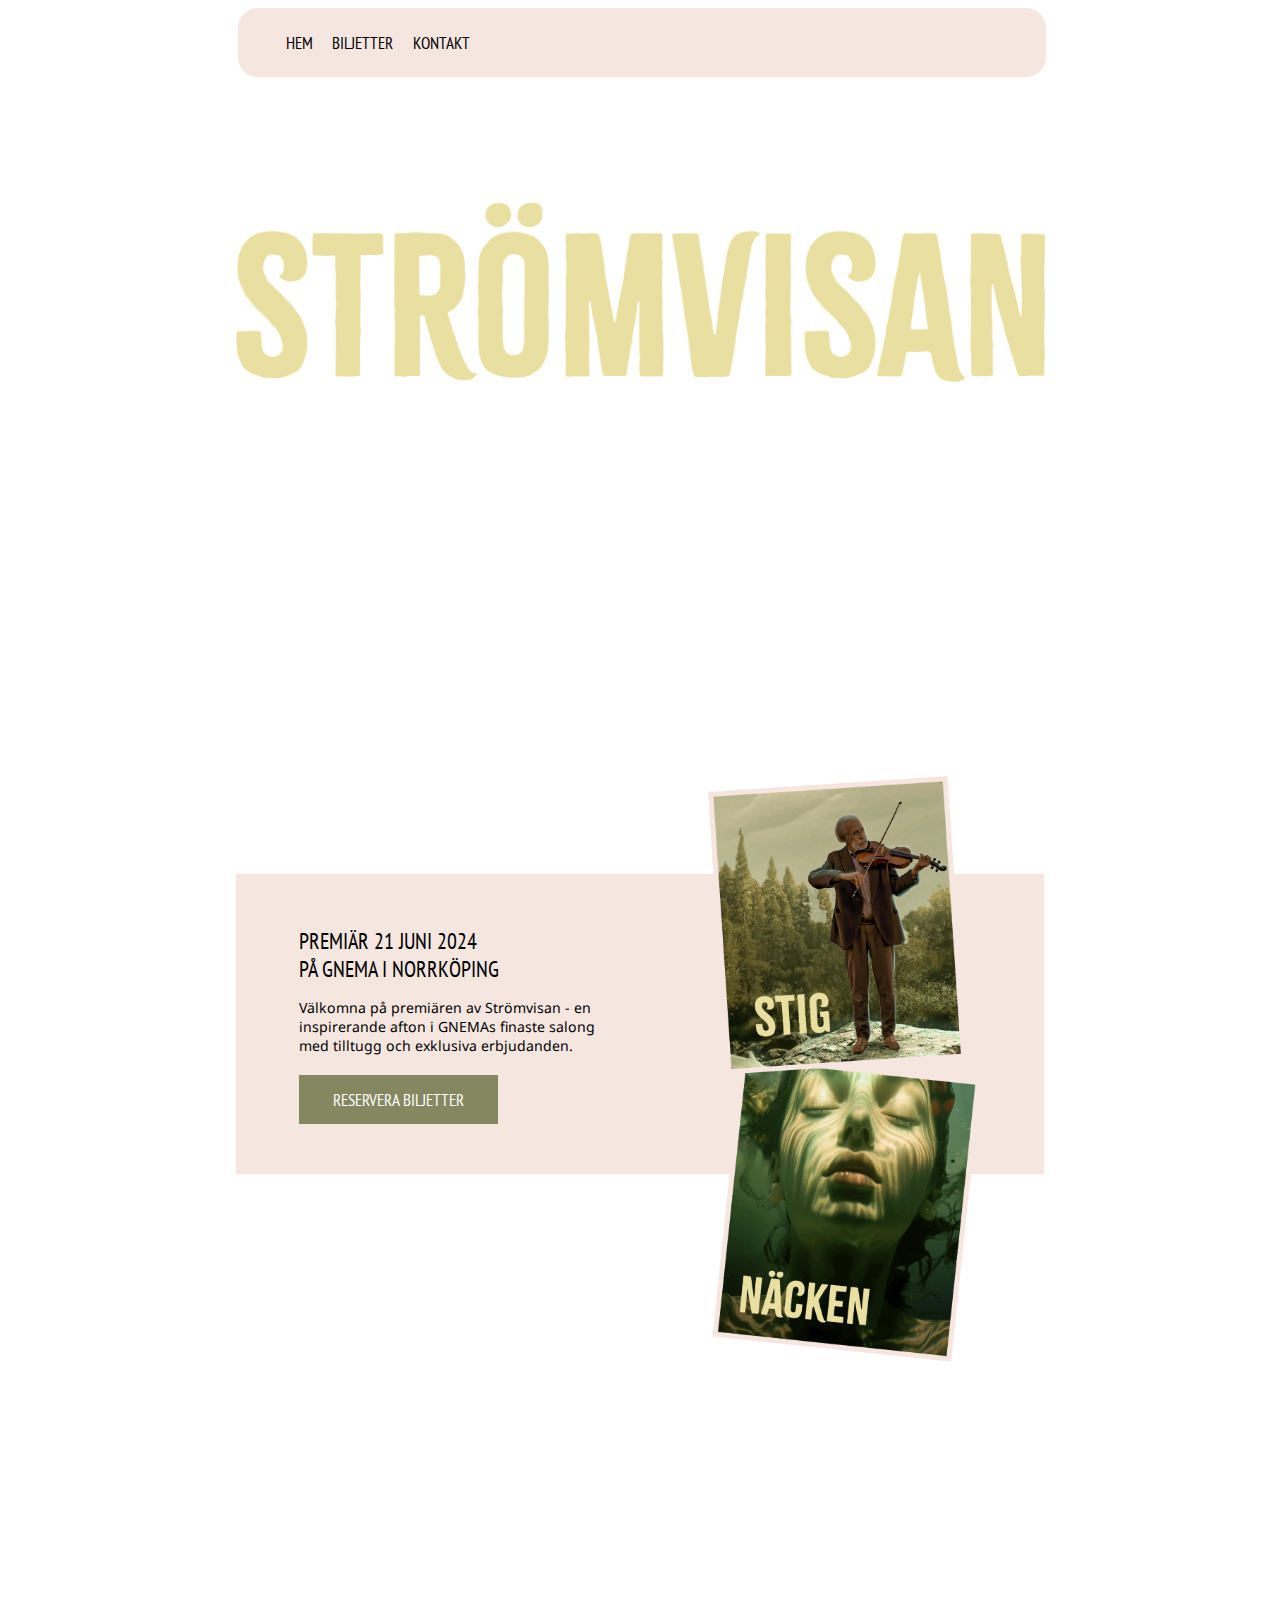
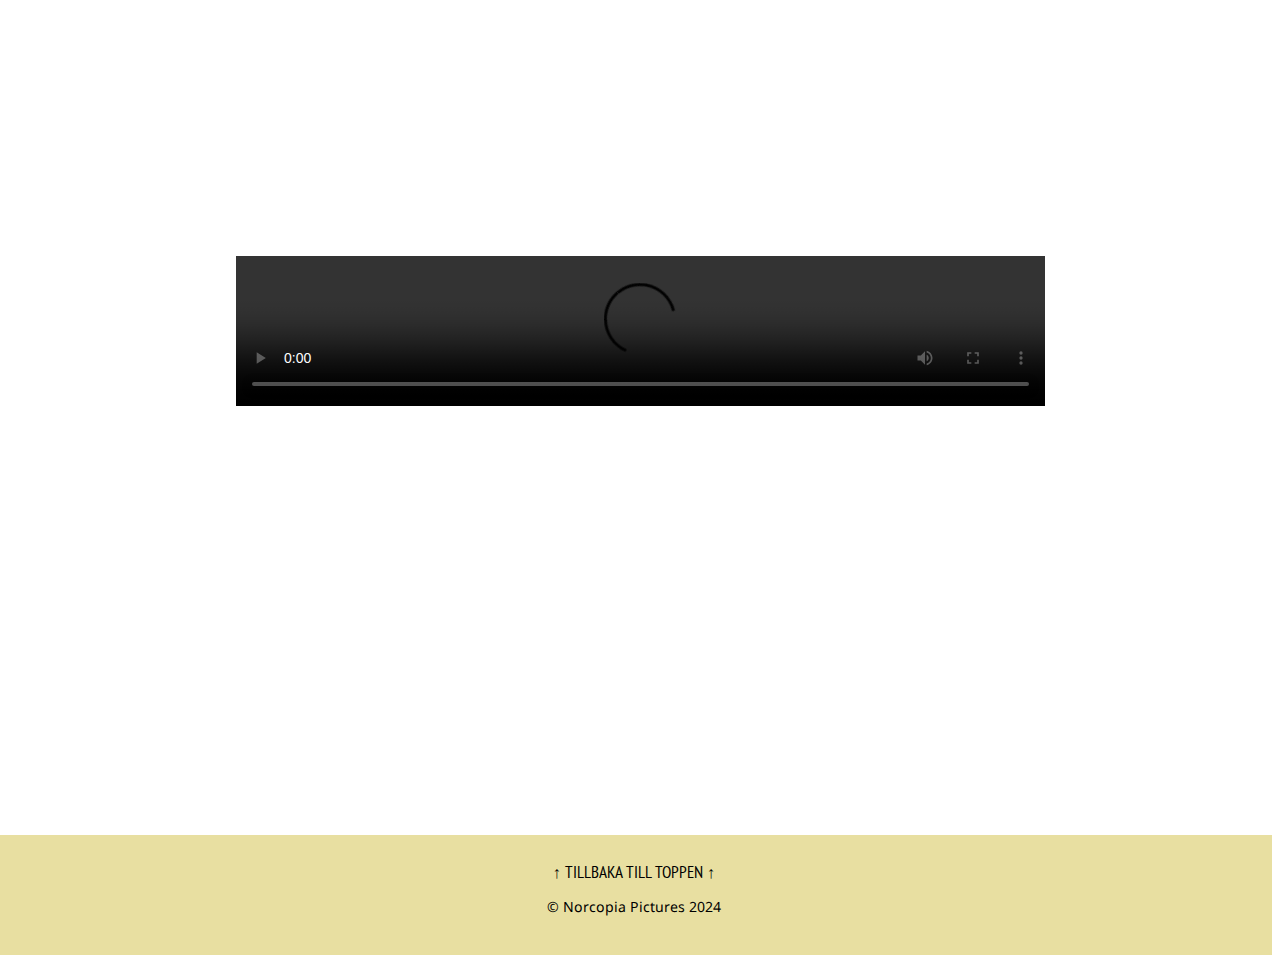
==== commit 12812496: "uppladdning efter handledning med patrick 14/3" ====
--- a/index.html
+++ b/index.html
@@ -21,10 +21,9 @@
 
 <!--navigering mellan sidorna-->
     <nav>
-    
         <ul>
                 
-        <li><a href="index.html">HEM</a> </li>
+        <li><a href="index.html" >HEM</a> </li>
         <li><a href="biljetter.html">BILJETTER</a> </li>
         <li><a href="kontakt.html"> KONTAKT </a> </li>
         
@@ -53,12 +52,12 @@
 
         </div>
 
-    
+  
         <div class="handling">
             <h2>FILMENS HANDLING</h2>
-           <hr> <!--horisontal rule - linje under rubriken-->
        <p class="filmbeskrivning">I en liten stuga i utkanten av Norrköping bor Stig - en gammal man vars liv har förlorat sin färg efter att hans älskade fru tragiskt gick bort för många år sedan. Han spenderar dagarna vid strömmens strand, med sin fiol som sitt enda sällskap. En junikväll bryts hans ensamhet av en varelse mycket äldre än Norrköping själv och med en blodfläckad historia. Detta är starten på en underlig relation som sakta men säkert leder Stig mot djupare, mörkare och obarmhärtiga vatten på ett sätt han aldrig hade kunnat förutspå. </p>
         </div>
+    
             
             <h2 id="trailertext"> SE TRAILERN HÄR</h2>
             
--- a/style.css
+++ b/style.css
@@ -11,21 +11,25 @@
 }
 
 
+html{
+    scroll-behavior: smooth; /*För att få en mjuk skrollning när man trycker på pilen*/
+}
+
 p{ /*Typsnitt och stil för brödtext*/
     font-family: "noto sans";
-    font-size: 1.2vw;
+    font-size: 1.1vw; /*Storlek definierad i view width för att vara skalenlig när skärmstorleken ändras*/
 }
 
 h1{ /*Typsnitt och stil för rubrik 1*/
     font-family: "pt sans narrow";
     font-weight: 400;
-    font-size: 2.5vw;
+    font-size: 1.7vw;
 }
 
 h2{ /*Typsnitt och stil för rubrik 2*/
     font-family: "pt sans narrow";
     font-weight: 400;
-    font-size: 2.5vw;
+    font-size: 1.7vw;
     color: white;
 
 }
@@ -54,33 +58,32 @@
     background-repeat: no-repeat; /*EN bild*/
     background-size: cover; /*bilden täcker hela*/
     overflow-x: hidden; /* gör att naven är hela vägen till toppen*/
-    
-   
 
 }
 
 nav {
 grid-area: nav; /*längst upp i grid*/
-text-align: center;
-position: sticky; /* varför funkar inte sticky??, ska göra så att naven hänger med när man scrollar*/
 background-color: #F6E6E0;
-padding: 1%;
-width: 100%;
-margin: -1%; /* gör att naven är hela vägen till toppen*/
+border-radius: 20px; /*Göra hörnen på naven runda*/
+width: 63.1%; /*Definiera bredd på naven för korrekt linjering*/
+margin-left: 18%;
+margin-right: 18%;
+position: fixed; /*Gör att naven hänger med när man skrollar*/
+max-width: 2000px; /*Definierad max-bredd för att hemsidan ska se bra ut på väldigt stora skärmar*/
+
 
 }
 
 nav li {
     display: inline-block; /*gör att naven ligger "i rad" från höger till vänster */
-    padding-left: 5%;
-    padding-right: 5%;
+    padding: 1%;
 }
 
 nav a { /*länkar i nav*/
     text-decoration: none;
     color: black;
     font-family: "pt sans narrow";
-    font-size: 1.5vw;
+    font-size: 1.3vw;
 }
 
 nav a:hover{ /* hover på länkar i nav*/
@@ -93,6 +96,7 @@
 text-align: center;
 padding-top: 12%;
 padding-bottom: 10%;
+max-width: 2000px; /*Definierad max-bredd för att hemsidan ska se bra ut på väldigt stora skärmar*/
 }
 
 header p {
@@ -101,11 +105,12 @@
     font-size: 2vw;
     font-family: "pt sans narrow";
     color: white;
-    letter-spacing: 0.1em;
 }
 
 .logotyp{
-    width: 60%;
+    width: 66%; /*Definiera bredd på logotypen för korrekt linjering*/
+    margin-top: 3%;
+    margin-left: 0.5%; /*Finjustering för korrekt linjering*/
 }
 
 .pil{ /*pil på startsidan*/
@@ -114,17 +119,21 @@
 
 main { /*plaverar main i grid*/
     grid-area: main;
+    max-width: 2000px; /*Definierad max-bredd för att hemsidan ska se bra ut på väldigt stora skärmar*/
 }
 
 .textbox {  /* rosa box på index-sidan*/
     background-color: #F6E6E0;
     padding: 5%;
-    margin: 10%;
-    text-align: center;
+    padding-top: 3%;
+    margin-top: 10%;
+    margin-left: 18%;
+    margin-right: 18%;
+    text-align: left;
     
 }
 
-.textbox p {
+.textbox p { /*text i rosa box på index-sidan*/
     margin-bottom: 5%;
 }
 
@@ -136,7 +145,6 @@
     text-align: center;
     text-decoration: none;
     font-size: 1.3vw;
-    margin: 2%;
     font-family: "pt sans narrow";
 }
 
@@ -157,12 +165,12 @@
     padding: 2% 5%;
     text-align: center;
     text-decoration: none;
-    font-size: 1.5vw;
+    font-size: 1.3vw;
     margin-top: 10%;
     font-family: "pt sans narrow";
 }
 
-.button2 a{
+.button2 a{ /*Text för sparaknapp på biljett-sidan*/
     text-decoration: none;
     color: white;
 }
@@ -174,15 +182,24 @@
 
 .characters{ /*bild på startsida*/
     float: right;
+    width: 40%;
+    margin-top: -20%;
+}
+
+.characters2{ /*bild på kontaktsida*/
+    float: right;
     width: 30%;
-    margin-top: -15%;
+    margin-top: -10%;
+    margin-right: 7%;
 }
 
 
 .handling{ /* class för textruta på index-sidan */
-    text-align: center;
+    text-align: left;
     margin: 10%;
-    margin-top: 35%;
+    margin-top: 28%;
+    margin-left: 18%;
+    margin-right: 18%;
 }
 
 .filmbeskrivning{ /* class för textruta på index-sidan */
@@ -191,40 +208,44 @@
     color: white;
     font-family: "noto sans";
     text-align: left;
-    font-size: 1.2vw;
+    font-size: 1.1vw;
 }
 
 .video /* styling för trailer */
 {
-    margin-left: 10%;
-    margin-right: 10%;
-    width: 80%;
-}
-
-#trailertext{ 
-    text-align: center;
+    margin-left: 18%;
+    margin-right: 18%;
+    width: 64%;
+}
+
+#trailertext{ /* titel över trailern */
+    text-align: left;
+    padding-left: 18%;
 }
 
 .recensioner{ /* på index-sidan*/
     color: white;
     display: flex;
-    margin: 10%;
-}
-
-.recension1{
+    margin-top: 10%;
+    margin-left: 18%;
+    margin-right: 18%;
+    margin-bottom: 10%;
+}
+
+.recension1{ /*styling för recension ett på indexsidan*/
     border: 1px solid white;
     padding: 4%;
-    padding-bottom: 0;
-}
-.recension2{
+    padding-bottom: 2%;
+}
+.recension2{ /*styling för recension ett på indexsidan*/
     border: 1px solid white;
     border-left: 0px;
     padding: 4%;
-    padding-bottom: 0;
+    padding-bottom: 2%;
 }
 
 .text1{ /*brödtext i recensioner*/
-    font-size: 1.2vw;
+    font-size: 1.1vw;
 
 }
 
@@ -234,10 +255,10 @@
     text-align: center;
     padding: 0.5%;
     font-family: "pt sans narrow";
-    font-size: 1.5vw;
+    font-size: 1.3vw;
     padding-top: 2%;
     width: 100%;
-    margin: -1%;  
+    margin: -1%;  /* för att få footern ända ut i kanten */
     padding-bottom: 2%;
 }
 
@@ -251,32 +272,59 @@
     color: #696b42;
 }
 
+.biljettfooter{ /* styling för textfootern på biljettsidan */
+    text-align: center;
+    color: black;
+    font-family: "noto sans";
+    font-size: 1.1vw;
+    margin-top: -3.8%;
+}
+
+.kontaktfooter{ /* styling för textfootern på kontaktsidan */
+    text-align: center;
+    color: black;
+    font-family: "noto sans";
+    font-size: 1.1vw;
+    margin-top: -5%;
+    
+}
+
+.tackfooter{ /* styling för textfootern på kontaktsidan */
+    text-align: center;
+    color: black;
+    font-family: "noto sans";
+    font-size: 1.1vw;
+    margin-top: 4.4%;
+
+    
+}
+
 #reserveratext{  /*underrubrik på biljettsidan*/
     font-family: "noto sans";
-    font-size: 1.35vw;
+    font-size: 1.1vw;
     color: black;
     margin-top: 2%;
     letter-spacing: 0;
-    text-align: center;
+    text-align: left;
 
 }
 
 .textboxbiljett{ /*rosa box på biljettsidan*/
 
     background-color: #F6E6E0;
-    margin: 10%;
+    margin-left: 18%;
+    margin-right: 18%;
     padding: 5%;
-    margin-top: -5%;
-    margin-bottom: -5%;
-    text-align: center;
+    padding-top: 3%;
+    text-align: left;
 }
 
 .textboxkontakt{ /*rosa box på kontaktsidan*/
     background-color: #F6E6E0;
     padding: 2%;
     padding-bottom: 25%;
-    margin: 10%;
-    margin-top: -0.1%;
+    margin-left: 18%;
+    margin-right: 18%;
     text-align: center;
 }
 
@@ -284,17 +332,19 @@
     background-color: #F6E6E0;
     padding: 2%;
     margin: 10%;
+    margin-left: 18%;
+    margin-right: 18%;
     margin-top: -2%;
     text-align: center;
 }
 
-.textboxtack p {
+.textboxtack p { /* styling för brödtext i rosa box på tacksidan */
     color: black;
     letter-spacing: 0;
     font-family: "noto sans", sans-serif;
-    font-size: 1.5vw;
-}
-.textboxtack h1 {
+    font-size: 1.1vw;
+}
+.textboxtack h1 { /* styling för titel i rosa box på tacksidan */
     color: black;
     font-family: "pt sans narrow";
     margin-bottom: 5%;
@@ -303,10 +353,9 @@
 
 form { /*namn och e-post fritext - rutor */
     font-family: "noto sans";
-    font-size: 1.2vw;
-    text-align: center;
+    font-size: 1.1vw;
     margin-top: -5%;
-    
+    text-align: left;
 }
  
 #hiddenText { /* antal hidden text*/
@@ -325,32 +374,29 @@
 
 input[type=text]{
     padding: 1%;
-    width: 40%;
+    width: 45%;
 }
 
 select{ /* styling knappar för välj tid och antal*/
     padding: 1%;
-    width: 19%;
-    font-size: 1.2vw;
+    width: 22.5%;
+    font-size: 1.1vw;
     font-family: "Noto Sans";
     background-color: #ffc5a8;
     font-family: "Noto Sans";
     margin-top: 3%;
-    margin-left: 2%;
     margin-right: 2%;
-    margin-bottom: 5%;
+    margin-bottom: 8%;
 }
 
 
     .help{ /*rubrik på kontaktsida */
 
         float: left;
-        margin-left: 7%;
-        font-size: 3vw;
+        margin-left: 8%;
+        font-size: 1.7vw;
         color: black;
-    
-        
-        
+        margin-top: 10%;
         }
         
         .help2{ /*brödtext på kontaktsida */
@@ -359,11 +405,10 @@
             text-align: left;
             margin-left: 5%;
             position: absolute;
-            font-size: 1.5vw;
+            font-size: 1.1vw;
             margin-top: 10%;
             color: black;
             letter-spacing: 0;
-        
         }
         
         .kontaktbild{ /* karaktärsbilder på kontaktsidan */
@@ -377,4 +422,10 @@
             text-decoration: none;
         text-decoration: none;
         }
-    +    
+        .affisch{ /* bild på biljettsidan */
+            float: right;
+            width: 33%;
+            margin-top: 2.5%;
+        }
+        